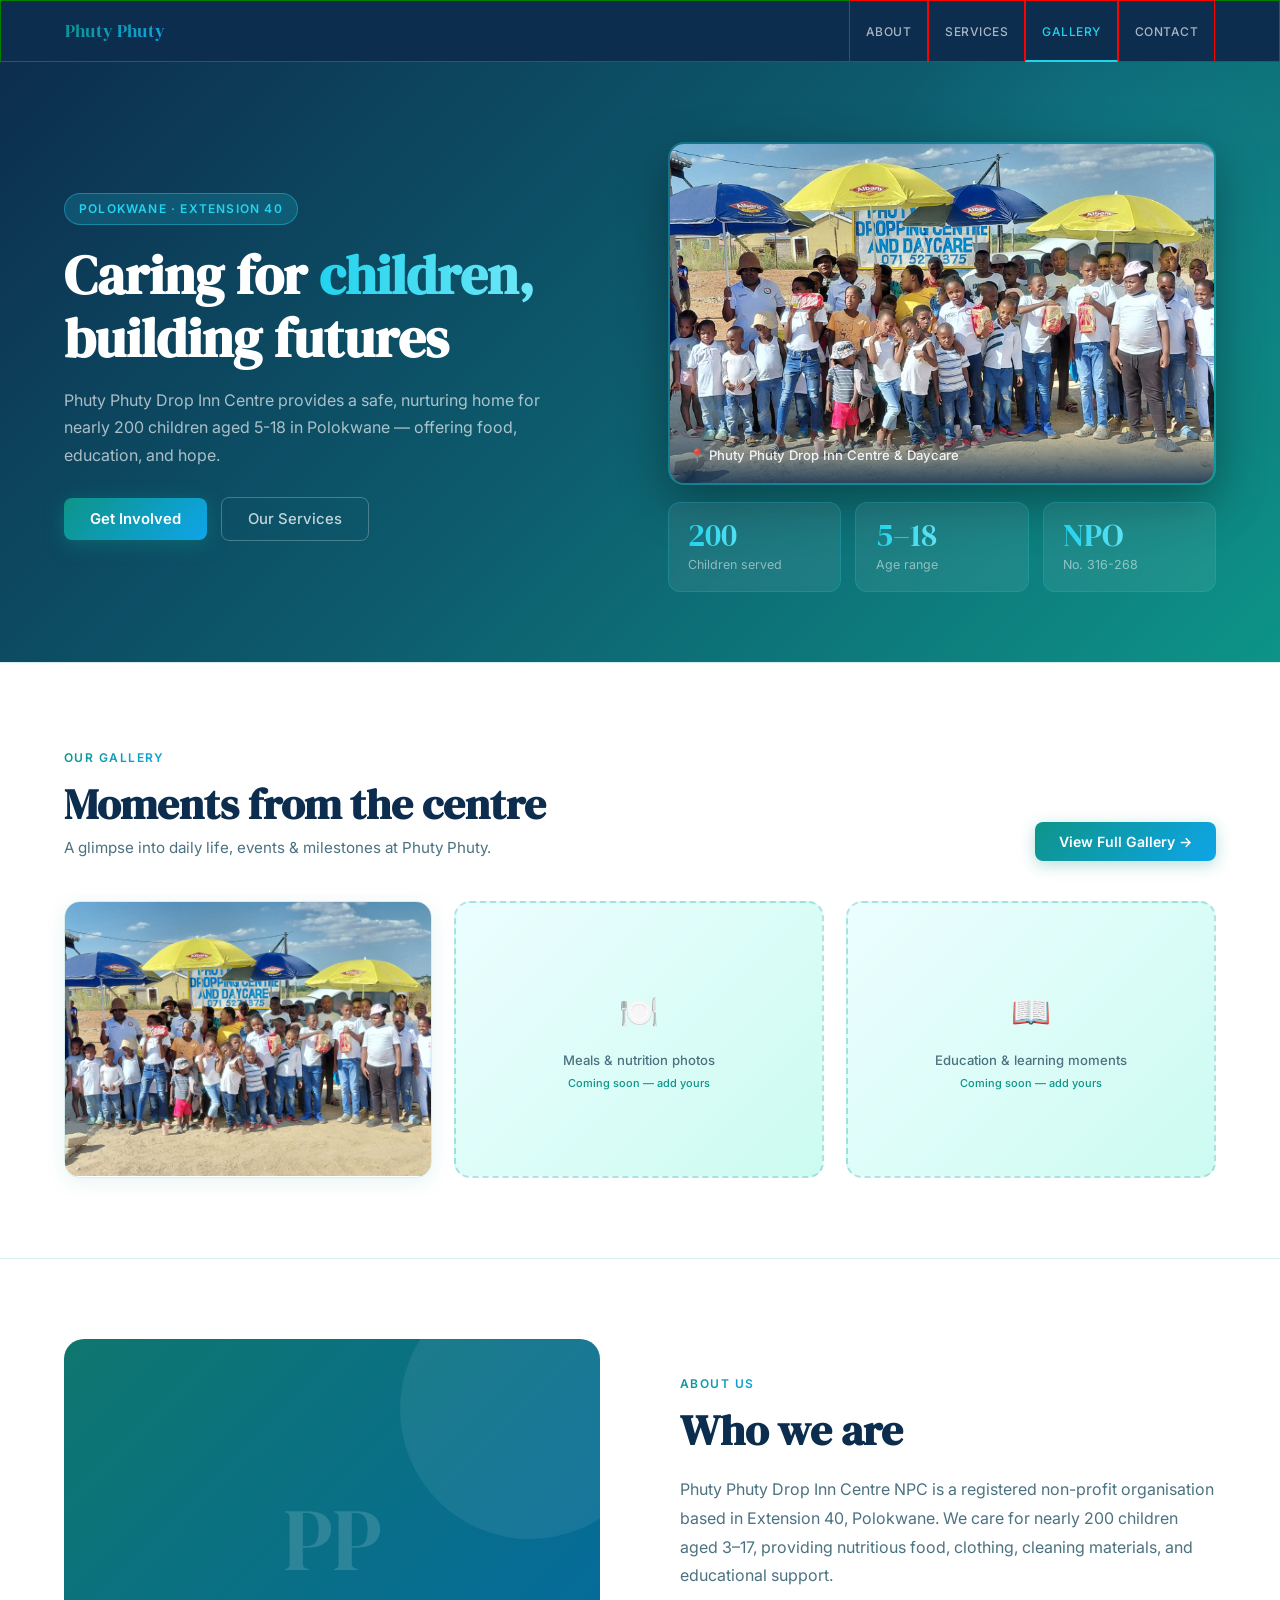
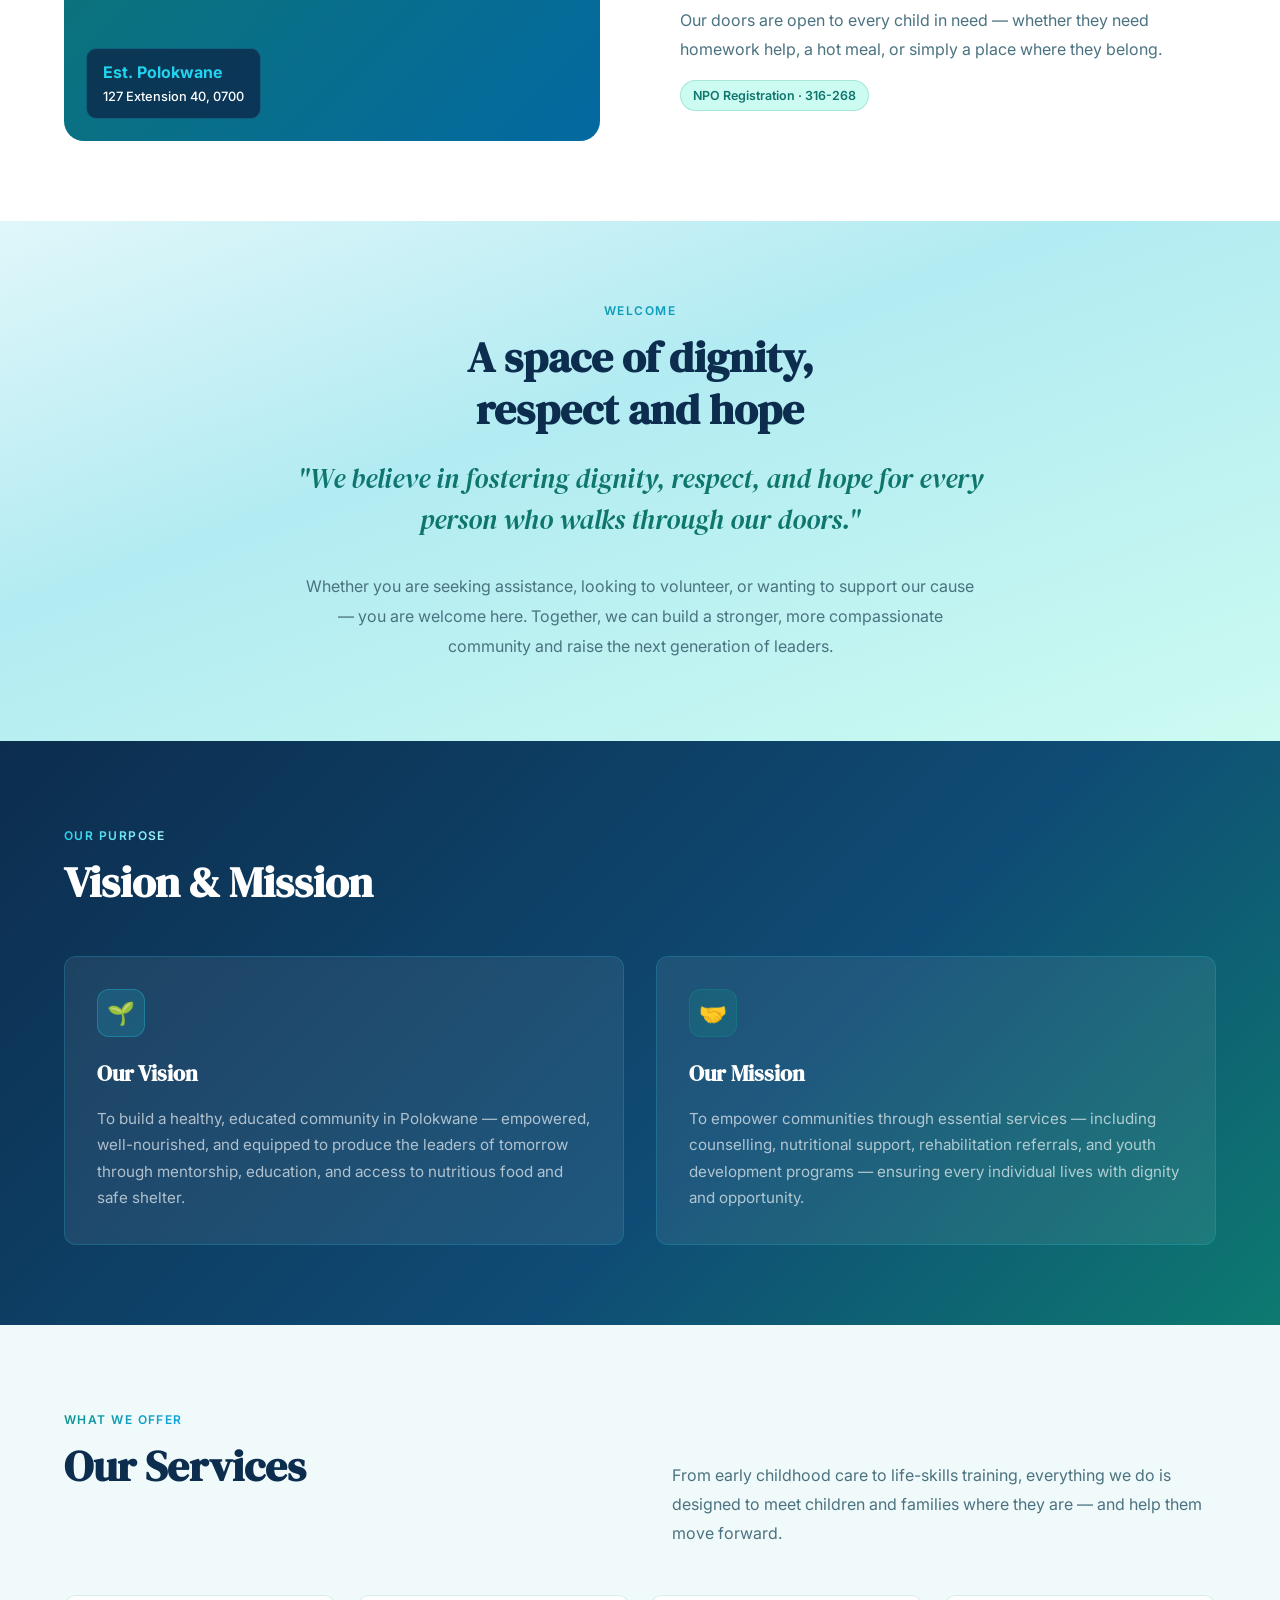
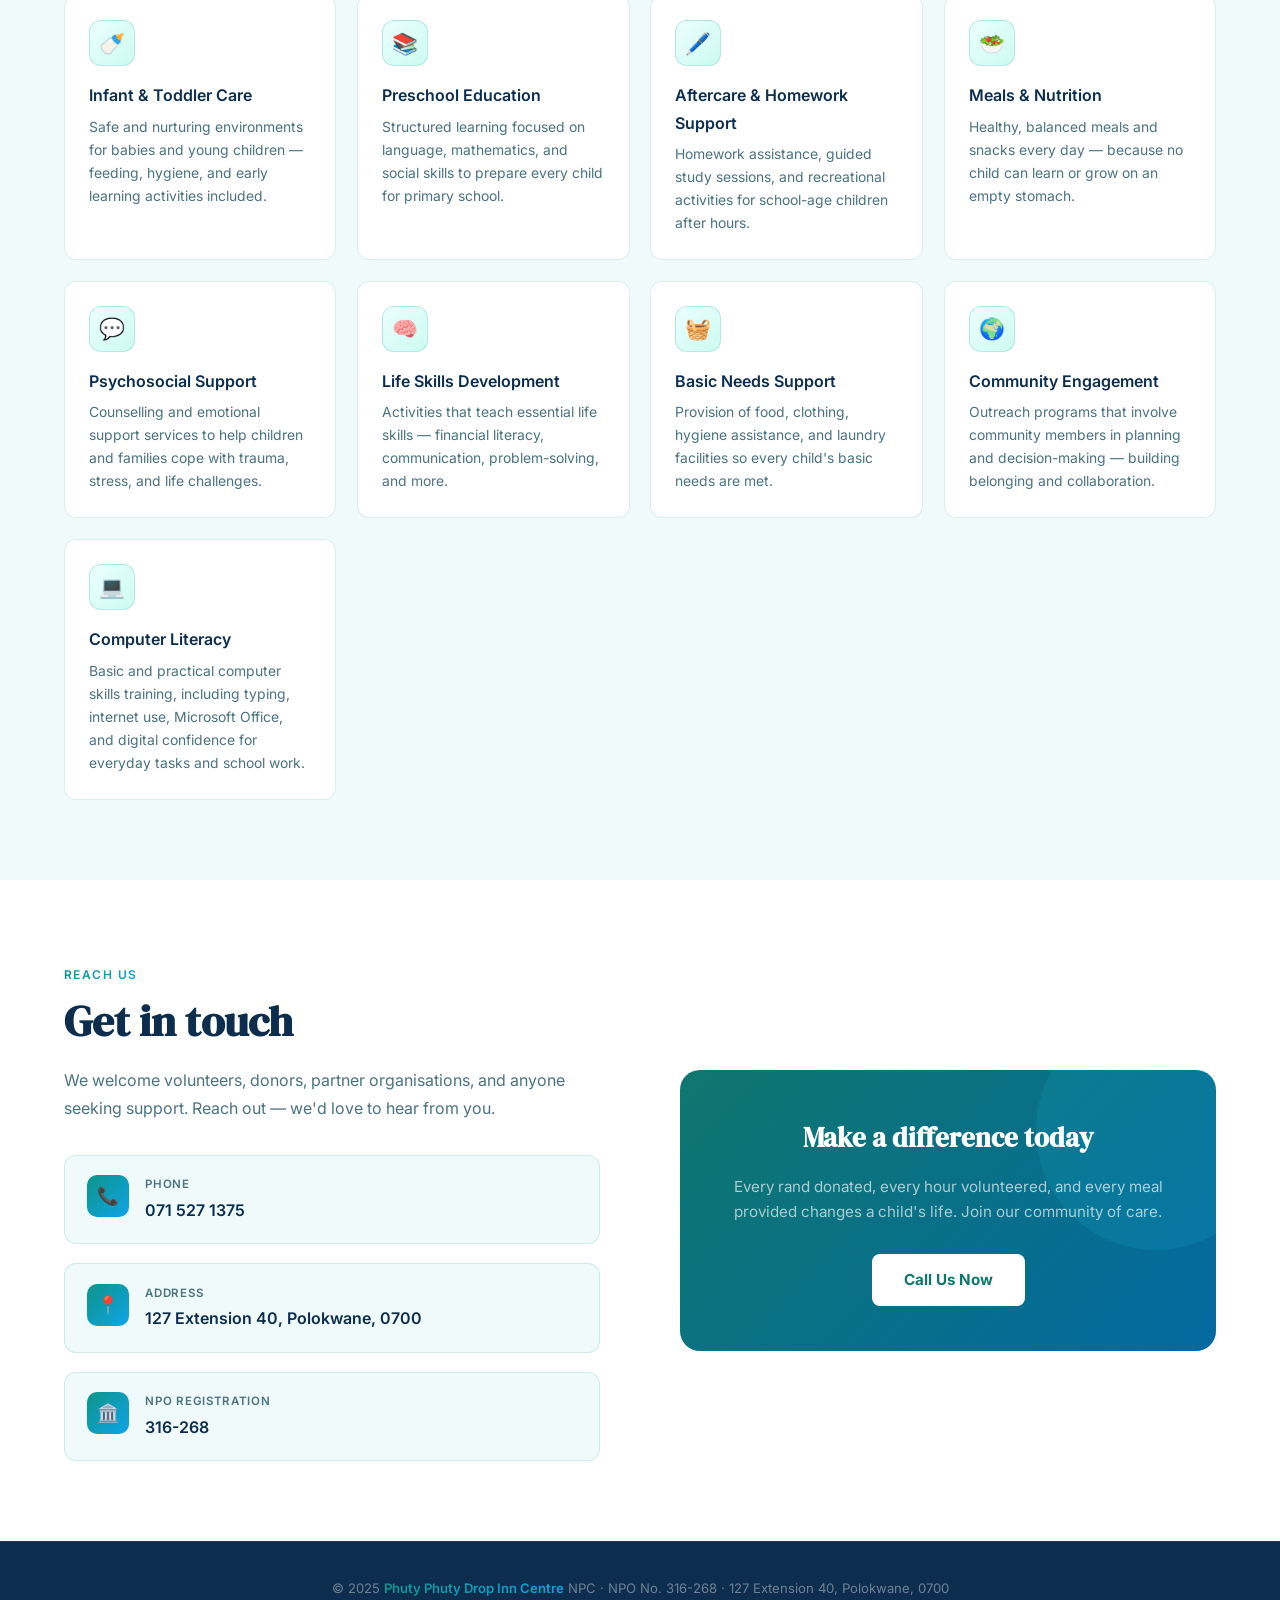
==== index.html @ c2d642c7 "added a new card on services" ====
<!DOCTYPE html>
<html lang="en">
<head>
<meta charset="UTF-8">
<meta name="viewport" content="width=device-width, initial-scale=1.0">
<title>Phuty Phuty Drop Inn Centre – Polokwane</title>
<link rel="preconnect" href="https://fonts.googleapis.com">
<link href="https://fonts.googleapis.com/css2?family=DM+Serif+Display&family=Inter:wght@400;500;600&display=swap" rel="stylesheet">
<link rel="stylesheet" href="styles.css">
</head>
<body>

<!-- NAV -->
<nav>
  <a href="#" class="nav-logo" onclick="showPage('home');return false;">Phuty Phuty</a>
  <ul class="nav-links">
    <li><a href="#about" onclick="showPage('home');setTimeout(()=>document.getElementById('about').scrollIntoView({behavior:'smooth'}),50);return false;">About</a></li>
    <li><a href="#services" onclick="showPage('home');setTimeout(()=>document.getElementById('services').scrollIntoView({behavior:'smooth'}),50);return false;">Services</a></li>
    <li><button class="nav-active" id="nav-gallery-btn" onclick="showPage('gallery')">Gallery</button></li>
    <li><a href="#contact" onclick="showPage('home');setTimeout(()=>document.getElementById('contact').scrollIntoView({behavior:'smooth'}),50);return false;">Contact</a></li>
  </ul>
</nav>

<!-- ══════════════ HOME PAGE ══════════════ -->
<div id="home-page" class="page active">

  <!-- HERO -->
  <section id="hero">
    <div style="position:relative;z-index:1;">
      <span class="hero-eyebrow">Polokwane · Extension 40</span>
      <h1 class="hero-title">Caring for <em>children,</em><br>building futures</h1>
      <p class="hero-sub">Phuty Phuty Drop Inn Centre provides a safe, nurturing home for nearly 200 children aged 5-18 in Polokwane — offering food, education, and hope.</p>
      <button class="btn-primary" onclick="document.getElementById('contact').scrollIntoView({behavior:'smooth'})">Get Involved</button>
      <button class="btn-ghost" onclick="document.getElementById('services').scrollIntoView({behavior:'smooth'})">Our Services</button>
    </div>
    <div class="hero-right">
      <div class="hero-photo">
        <img src="[data-uri]" alt="Children and staff at Phuty Phuty Drop Inn Centre">
        <div class="hero-photo-overlay">
          <p class="hero-photo-caption">📍 Phuty Phuty Drop Inn Centre &amp; Daycare</p>
        </div>
      </div>
      <div class="stat-row">
        <div class="stat-card"><div class="stat-num">200</div><div class="stat-label">Children served</div></div>
        <div class="stat-card"><div class="stat-num">5–18</div><div class="stat-label">Age range</div></div>
        <div class="stat-card"><div class="stat-num">NPO</div><div class="stat-label">No. 316-268</div></div>
      </div>
    </div>
  </section>

  <hr class="divider">

  <!-- GALLERY PREVIEW CARDS -->
  <div id="gallery-preview">
    <div class="gallery-preview-header">
      <div>
        <p class="section-label">Our Gallery</p>
        <h2 class="section-title" style="margin-bottom:0.3rem;">Moments from the centre</h2>
        <p style="color:var(--muted);font-size:0.95rem;">A glimpse into daily life, events &amp; milestones at Phuty Phuty.</p>
      </div>
      <button class="btn-teal" onclick="showPage('gallery')">View Full Gallery →</button>
    </div>
    <div class="gallery-cards">
      <!-- Card 1: real photo -->
      <div class="gallery-card" onclick="showPage('gallery')">
        <img src="[data-uri]" alt="Community gathering">
        <div class="gallery-card-overlay">
          <span class="gallery-card-tag">Community</span>
          <p class="gallery-card-title">Albany donation event with the children</p>
        </div>
      </div>
      <!-- Card 2: placeholder -->
      <div class="gallery-card-placeholder" onclick="showPage('gallery')">
        <span>🍽️</span>
        <p>Meals &amp; nutrition photos<br><small style="color:var(--teal)">Coming soon — add yours</small></p>
      </div>
      <!-- Card 3: placeholder -->
      <div class="gallery-card-placeholder" onclick="showPage('gallery')">
        <span>📖</span>
        <p>Education &amp; learning moments<br><small style="color:var(--teal)">Coming soon — add yours</small></p>
      </div>
    </div>
  </div>

  <hr class="divider">

  <!-- ABOUT -->
  <section id="about">
    <div class="about-visual">
      <div class="about-emblem">PP</div>
      <div class="about-badge"><strong>Est. Polokwane</strong>127 Extension 40, 0700</div>
    </div>
    <div>
      <p class="section-label">About Us</p>
      <h2 class="section-title">Who we are</h2>
      <p class="section-body">Phuty Phuty Drop Inn Centre NPC is a registered non-profit organisation based in Extension 40, Polokwane. We care for nearly 200 children aged 3–17, providing nutritious food, clothing, cleaning materials, and educational support.</p>
      <p class="section-body" style="margin-top:1rem;">Our doors are open to every child in need — whether they need homework help, a hot meal, or simply a place where they belong.</p>
      <span class="npo-tag">NPO Registration · 316-268</span>
    </div>
  </section>

  <!-- WELCOME -->
  <section id="welcome">
    <p class="section-label" style="display:block;text-align:center;">Welcome</p>
    <h2 class="section-title" style="max-width:600px;margin:0 auto 1.5rem;text-align:center;">A space of dignity,<br>respect and hope</h2>
    <p class="welcome-quote">"We believe in fostering dignity, respect, and hope for every person who walks through our doors."</p>
    <p class="welcome-body">Whether you are seeking assistance, looking to volunteer, or wanting to support our cause — you are welcome here. Together, we can build a stronger, more compassionate community and raise the next generation of leaders.</p>
  </section>

  <!-- VISION & MISSION -->
  <section id="vision">
    <p class="section-label">Our Purpose</p>
    <h2 class="section-title">Vision &amp; Mission</h2>
    <div class="vm-grid">
      <div class="vm-card">
        <div class="vm-icon v">🌱</div>
        <h3>Our Vision</h3>
        <p>To build a healthy, educated community in Polokwane — empowered, well-nourished, and equipped to produce the leaders of tomorrow through mentorship, education, and access to nutritious food and safe shelter.</p>
      </div>
      <div class="vm-card">
        <div class="vm-icon m">🤝</div>
        <h3>Our Mission</h3>
        <p>To empower communities through essential services — including counselling, nutritional support, rehabilitation referrals, and youth development programs — ensuring every individual lives with dignity and opportunity.</p>
      </div>
    </div>
  </section>

  <!-- SERVICES -->
  <section id="services">
    <div class="services-intro">
      <div>
        <p class="section-label">What We Offer</p>
        <h2 class="section-title">Our Services</h2>
      </div>
      <p class="section-body" style="padding-top:3.5rem;">From early childhood care to life-skills training, everything we do is designed to meet children and families where they are — and help them move forward.</p>
    </div>
    <div class="services-grid">
      <div class="service-card"><div class="service-icon">🍼</div><h4>Infant &amp; Toddler Care</h4><p>Safe and nurturing environments for babies and young children — feeding, hygiene, and early learning activities included.</p></div>
      <div class="service-card"><div class="service-icon">📚</div><h4>Preschool Education</h4><p>Structured learning focused on language, mathematics, and social skills to prepare every child for primary school.</p></div>
      <div class="service-card"><div class="service-icon">🖊️</div><h4>Aftercare &amp; Homework Support</h4><p>Homework assistance, guided study sessions, and recreational activities for school-age children after hours.</p></div>
      <div class="service-card"><div class="service-icon">🥗</div><h4>Meals &amp; Nutrition</h4><p>Healthy, balanced meals and snacks every day — because no child can learn or grow on an empty stomach.</p></div>
      <div class="service-card"><div class="service-icon">💬</div><h4>Psychosocial Support</h4><p>Counselling and emotional support services to help children and families cope with trauma, stress, and life challenges.</p></div>
      <div class="service-card"><div class="service-icon">🧠</div><h4>Life Skills Development</h4><p>Activities that teach essential life skills — financial literacy, communication, problem-solving, and more.</p></div>
      <div class="service-card"><div class="service-icon">🧺</div><h4>Basic Needs Support</h4><p>Provision of food, clothing, hygiene assistance, and laundry facilities so every child's basic needs are met.</p></div>
      <div class="service-card"><div class="service-icon">🌍</div><h4>Community Engagement</h4><p>Outreach programs that involve community members in planning and decision-making — building belonging and collaboration.</p></div>
      <div class="service-card"><div class="service-icon">💻</div><h4>Computer Literacy</h4><p>Basic and practical computer skills training, including typing, internet use, Microsoft Office, and digital confidence for everyday tasks and school work.</p></div>



    </div>
  </section>

  <!-- CONTACT -->
  <section id="contact">
    <div>
      <p class="section-label">Reach Us</p>
      <h2 class="section-title">Get in touch</h2>
      <p class="section-body">We welcome volunteers, donors, partner organisations, and anyone seeking support. Reach out — we'd love to hear from you.</p>
      <div class="contact-info" style="margin-top:2rem;">
        <div class="contact-item"><div class="ci-icon">📞</div><div><div class="ci-label">Phone</div><div class="ci-value">071 527 1375</div></div></div>
        <div class="contact-item"><div class="ci-icon">📍</div><div><div class="ci-label">Address</div><div class="ci-value">127 Extension 40, Polokwane, 0700</div></div></div>
        <div class="contact-item"><div class="ci-icon">🏛️</div><div><div class="ci-label">NPO Registration</div><div class="ci-value">316-268</div></div></div>
      </div>
    </div>
    <div class="contact-cta">
      <h3>Make a difference today</h3>
      <p>Every rand donated, every hour volunteered, and every meal provided changes a child's life. Join our community of care.</p>
      <a href="tel:0715271375" class="btn-white">Call Us Now</a>
    </div>
  </section>

  <footer>
    <p>&copy; 2025 <span>Phuty Phuty Drop Inn Centre</span> NPC · NPO No. 316-268 · 127 Extension 40, Polokwane, 0700</p>
  </footer>

</div>

<!-- end home-page -->


<!-- ══════════════ GALLERY PAGE ══════════════ -->
<div id="gallery-page" class="page">

  <div class="gallery-hero">
    <div class="gallery-hero-inner">
      <span class="hero-eyebrow">Our Gallery</span>
      <h1>Moments from Phuty Phuty</h1>
      <p>Photos from our events, daily activities, community donations, and the children who make it all worthwhile.</p>
    </div>
  </div>

  <div class="gallery-filter">
    <button class="filter-btn active" onclick="filterGallery('all',this)">All Photos</button>
    <button class="filter-btn" onclick="filterGallery('community',this)">Community Events</button>
    <button class="filter-btn" onclick="filterGallery('education',this)">Education</button>
    <button class="filter-btn" onclick="filterGallery('meals',this)">Meals &amp; Nutrition</button>
    <button class="filter-btn" onclick="filterGallery('donations',this)">Donations</button>
  </div>

  <div class="gallery-grid-section">
    <h2>All Photos <span id="photo-count">1 photo</span></h2>
    <div class="gallery-main-grid" id="gallery-grid">

      <!-- Featured real photo -->
      <div class="gallery-item featured" data-cat="community donations" onclick="openLightbox(this)">
        <img src="[data-uri]
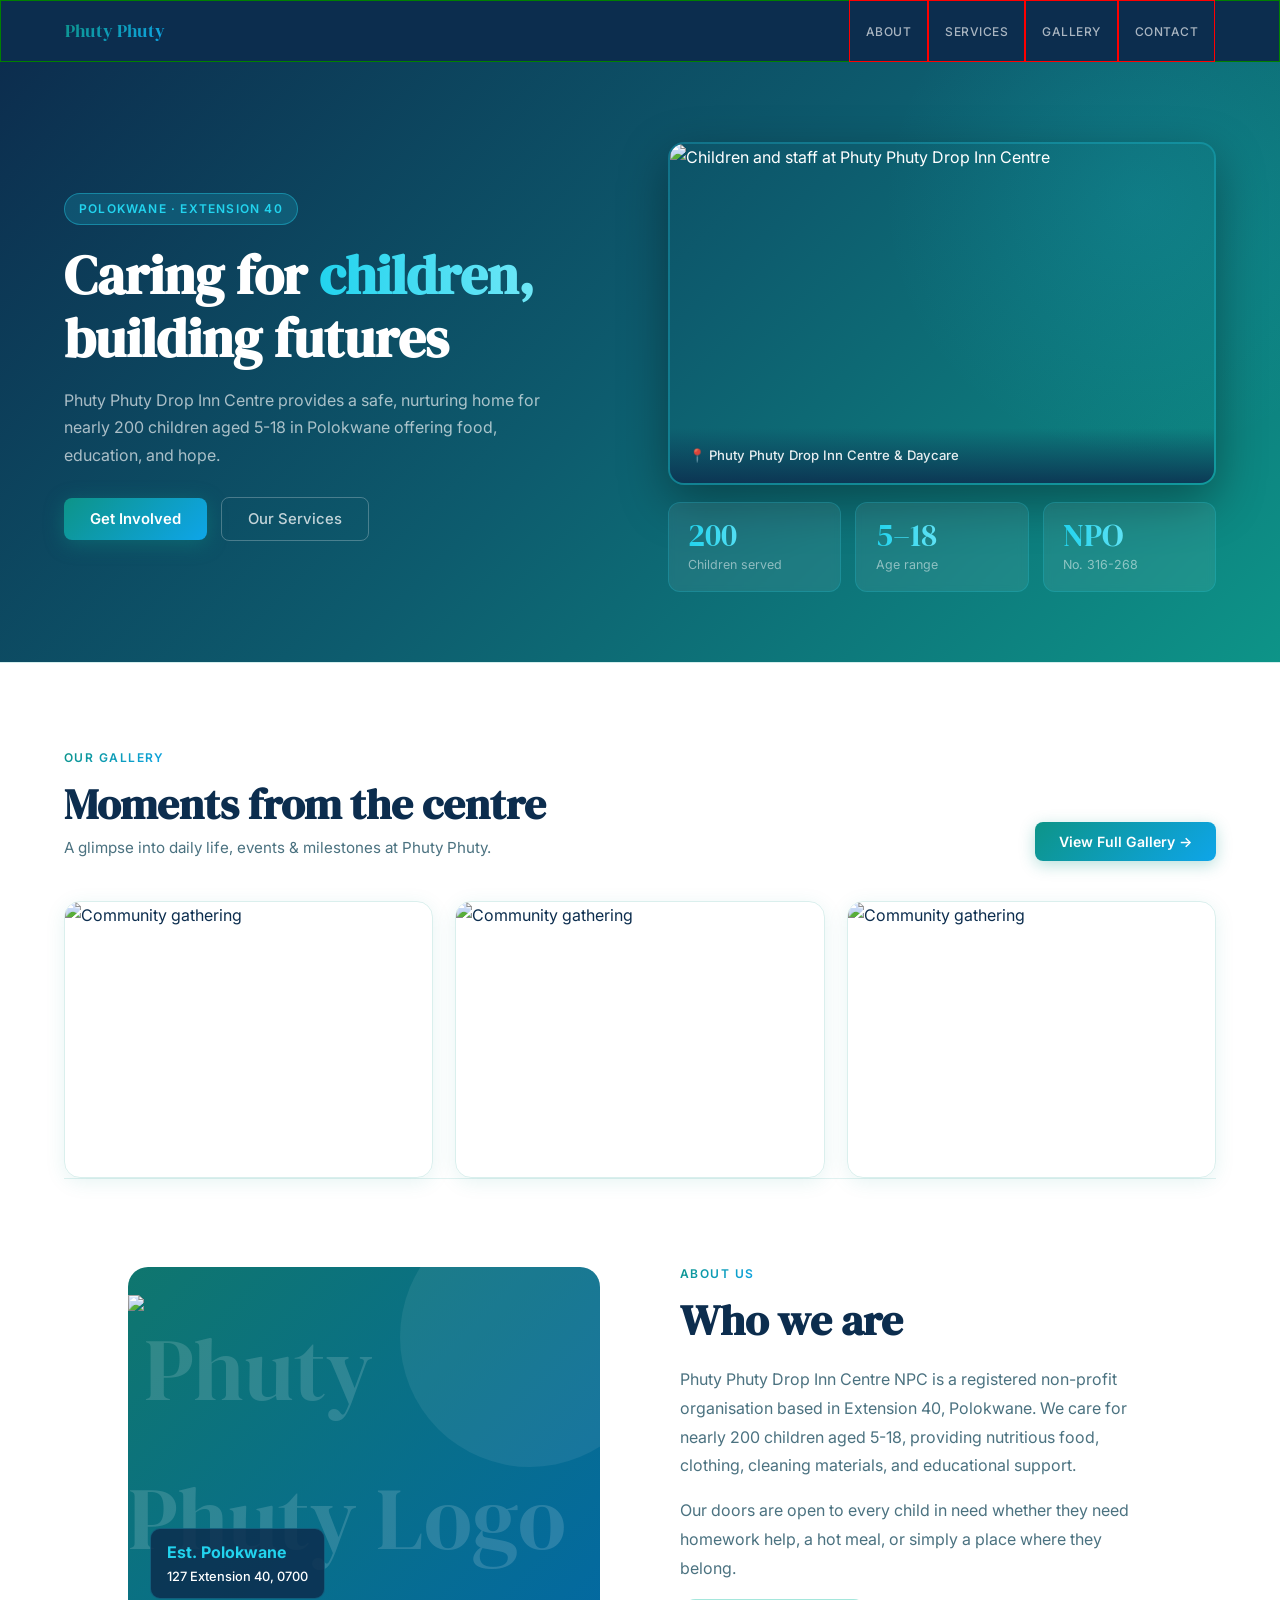
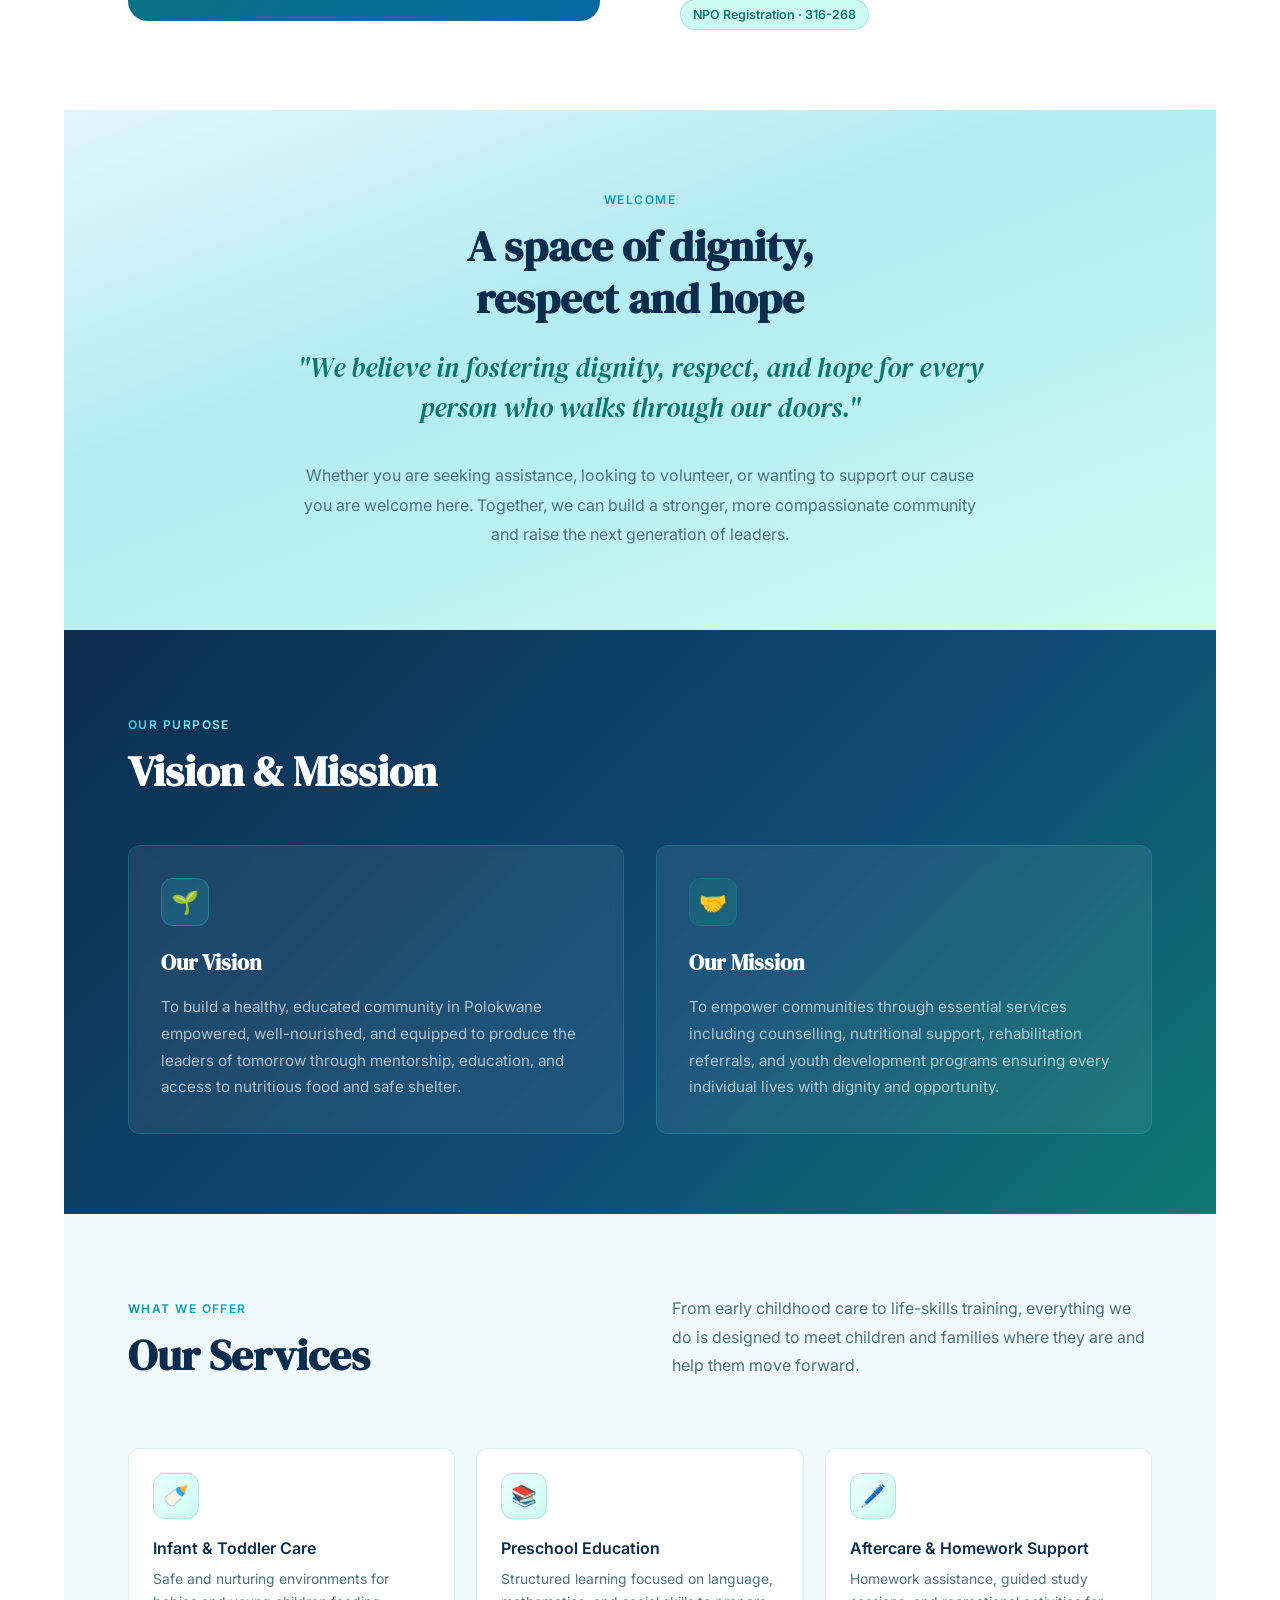
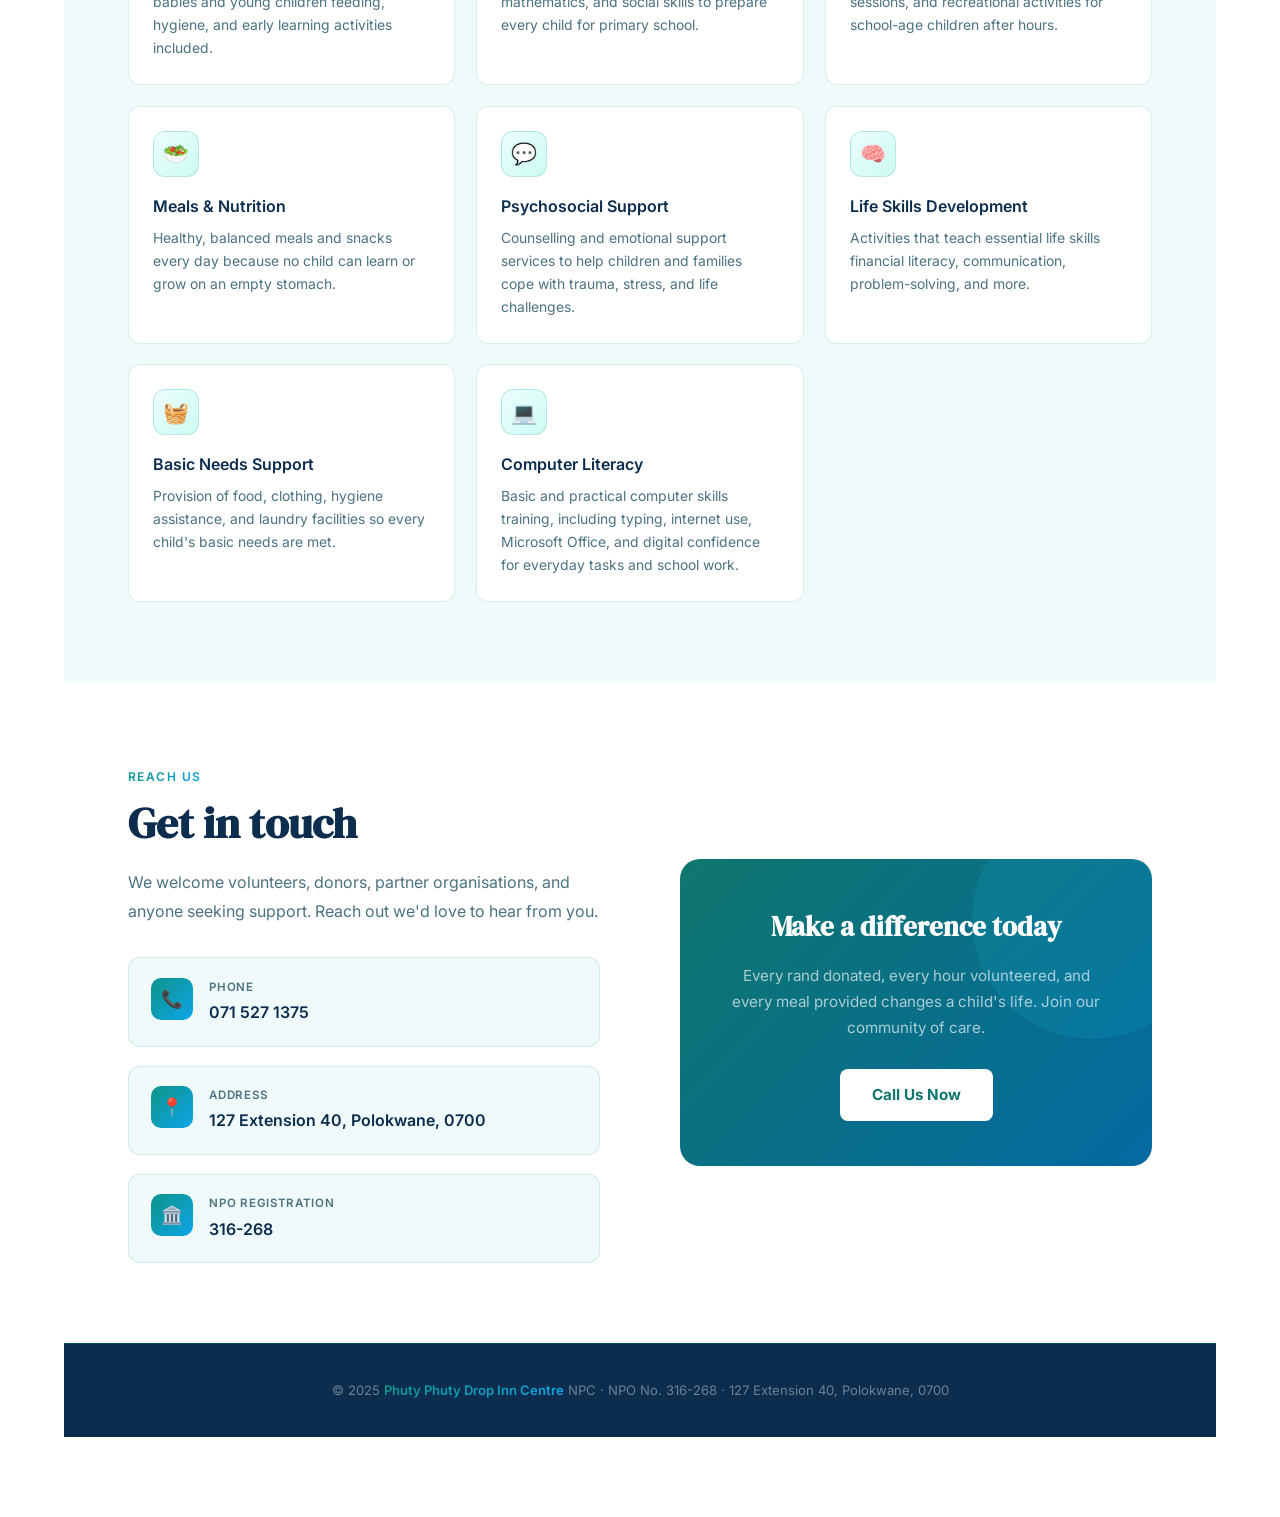
==== commit 66ccda23: "removed community engagemnt card" ====
--- a/index.html
+++ b/index.html
@@ -16,7 +16,7 @@
   <ul class="nav-links">
     <li><a href="#about" onclick="showPage('home');setTimeout(()=>document.getElementById('about').scrollIntoView({behavior:'smooth'}),50);return false;">About</a></li>
     <li><a href="#services" onclick="showPage('home');setTimeout(()=>document.getElementById('services').scrollIntoView({behavior:'smooth'}),50);return false;">Services</a></li>
-    <li><button class="nav-active" id="nav-gallery-btn" onclick="showPage('gallery')">Gallery</button></li>
+    <li><button class="" id="nav-gallery-btn" onclick="showPage('gallery')">Gallery</button></li>
     <li><a href="#contact" onclick="showPage('home');setTimeout(()=>document.getElementById('contact').scrollIntoView({behavior:'smooth'}),50);return false;">Contact</a></li>
   </ul>
 </nav>
@@ -29,13 +29,13 @@
     <div style="position:relative;z-index:1;">
       <span class="hero-eyebrow">Polokwane · Extension 40</span>
       <h1 class="hero-title">Caring for <em>children,</em><br>building futures</h1>
-      <p class="hero-sub">Phuty Phuty Drop Inn Centre provides a safe, nurturing home for nearly 200 children aged 5-18 in Polokwane — offering food, education, and hope.</p>
+      <p class="hero-sub">Phuty Phuty Drop Inn Centre provides a safe, nurturing home for nearly 200 children aged 5-18 in Polokwane offering food, education, and hope.</p>
       <button class="btn-primary" onclick="document.getElementById('contact').scrollIntoView({behavior:'smooth'})">Get Involved</button>
       <button class="btn-ghost" onclick="document.getElementById('services').scrollIntoView({behavior:'smooth'})">Our Services</button>
     </div>
     <div class="hero-right">
       <div class="hero-photo">
-        <img src="[data-uri]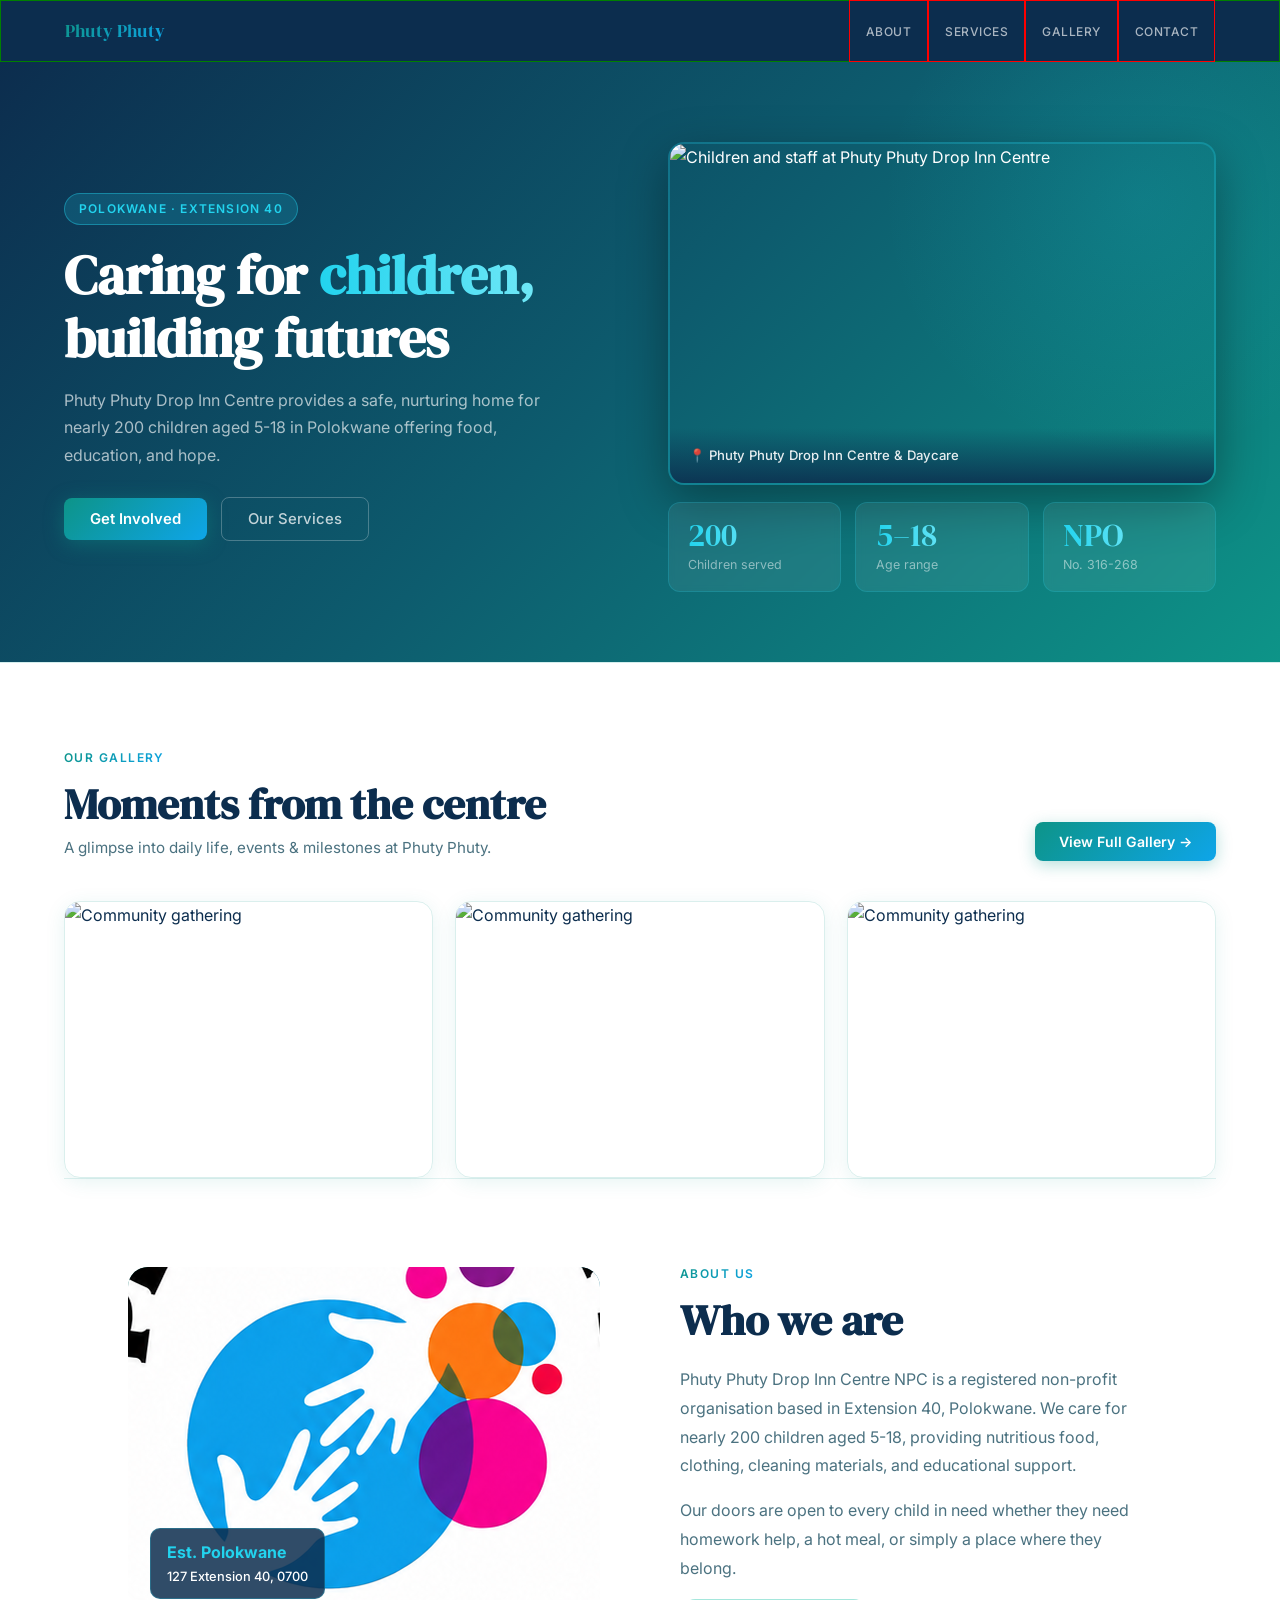
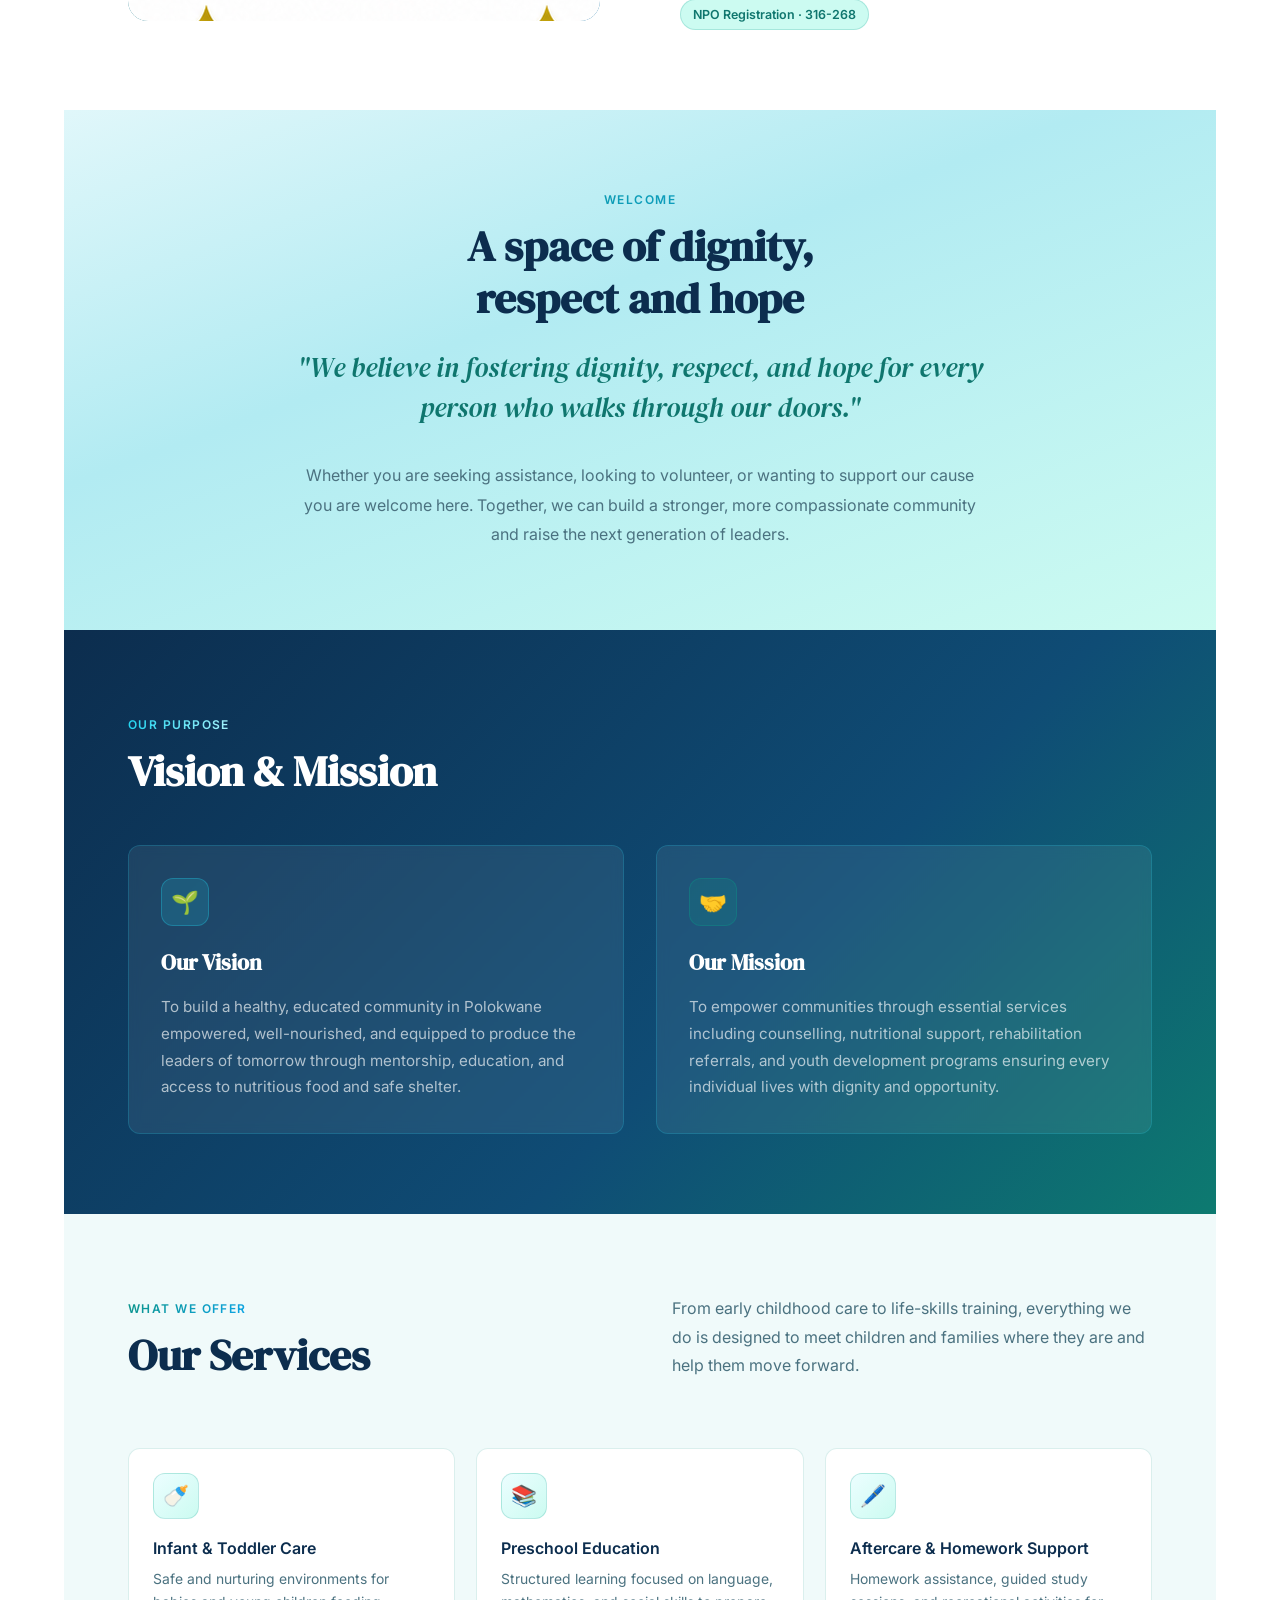
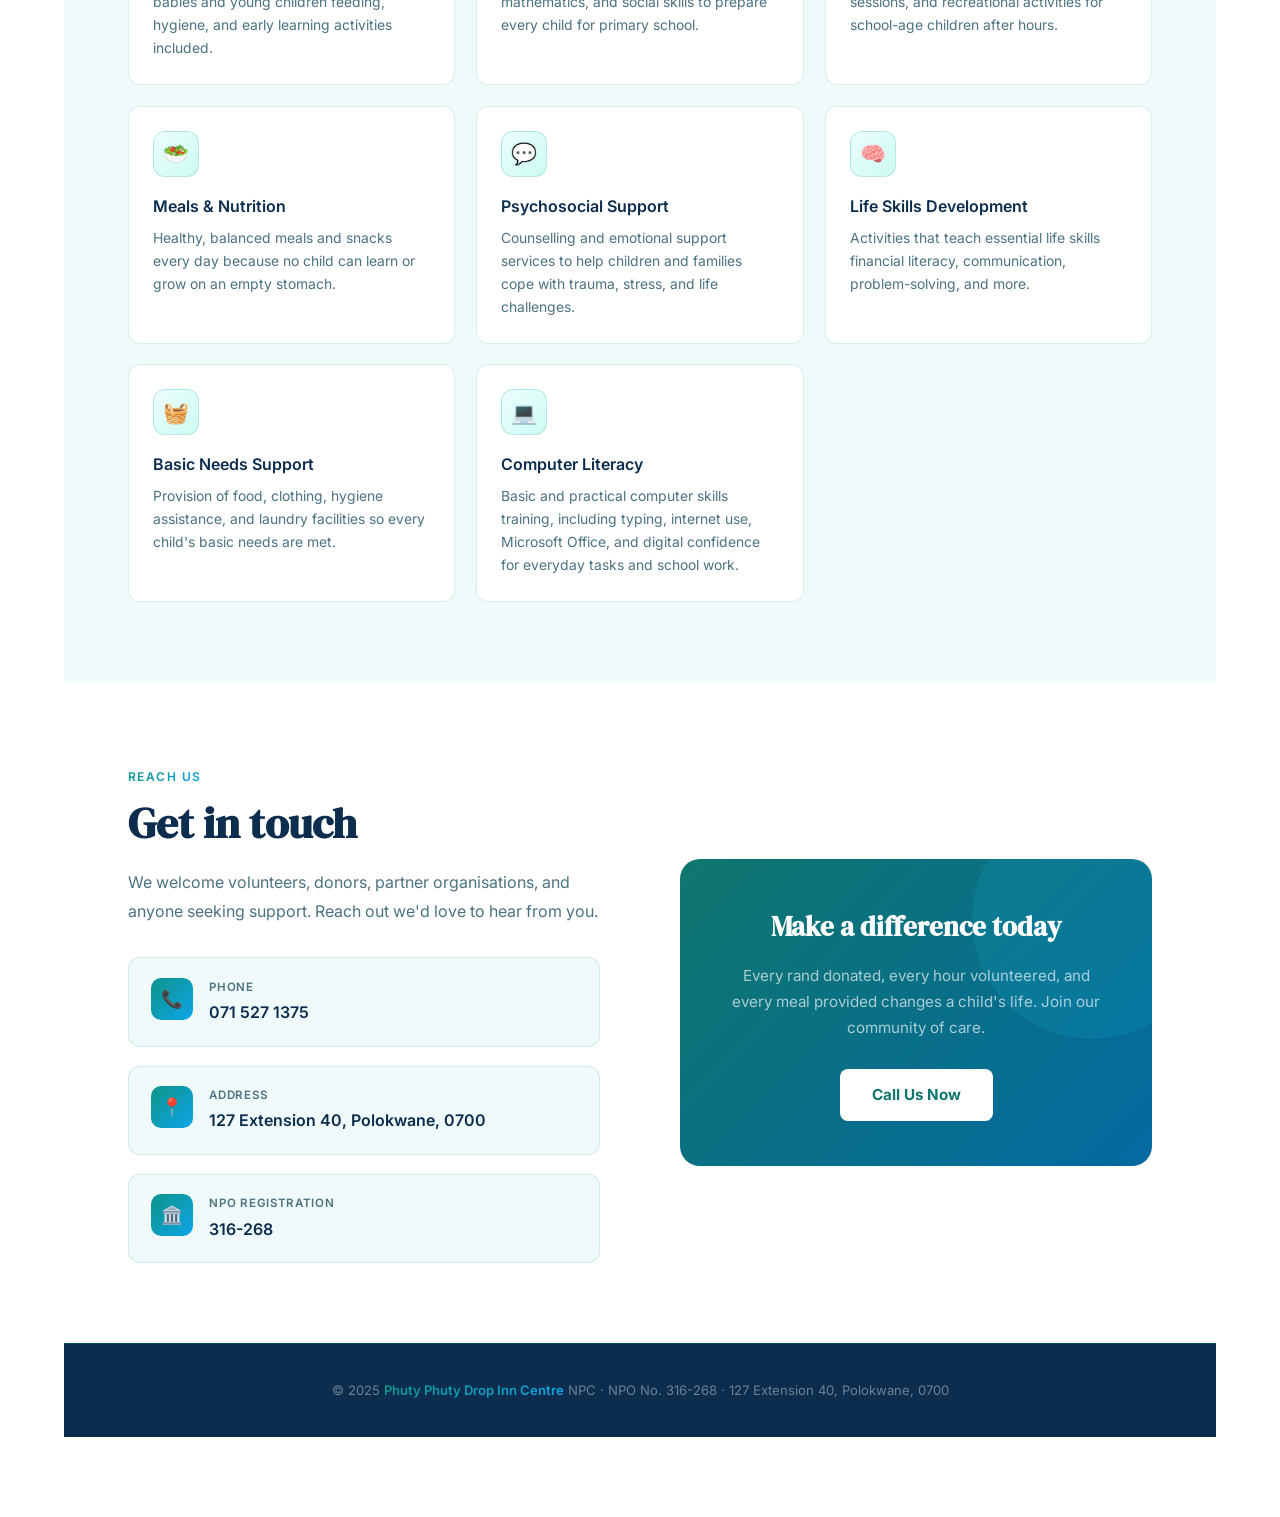
==== commit b440fc8a: "testing images" ====
--- a/index.html
+++ b/index.html
@@ -98,7 +98,7 @@
   <!-- ABOUT -->
   <section id="about">
     <div class="about-visual">
-      <div class="about-emblem">  <img src="/media/logo.png" alt="Phuty Phuty Logo">   </div>
+      <div class="about-emblem">  <img src="logo.png" alt="Phuty Phuty Logo">   </div>
       <div class="about-badge"><strong>Est. Polokwane</strong>127 Extension 40, 0700</div>
     </div>
     <div>
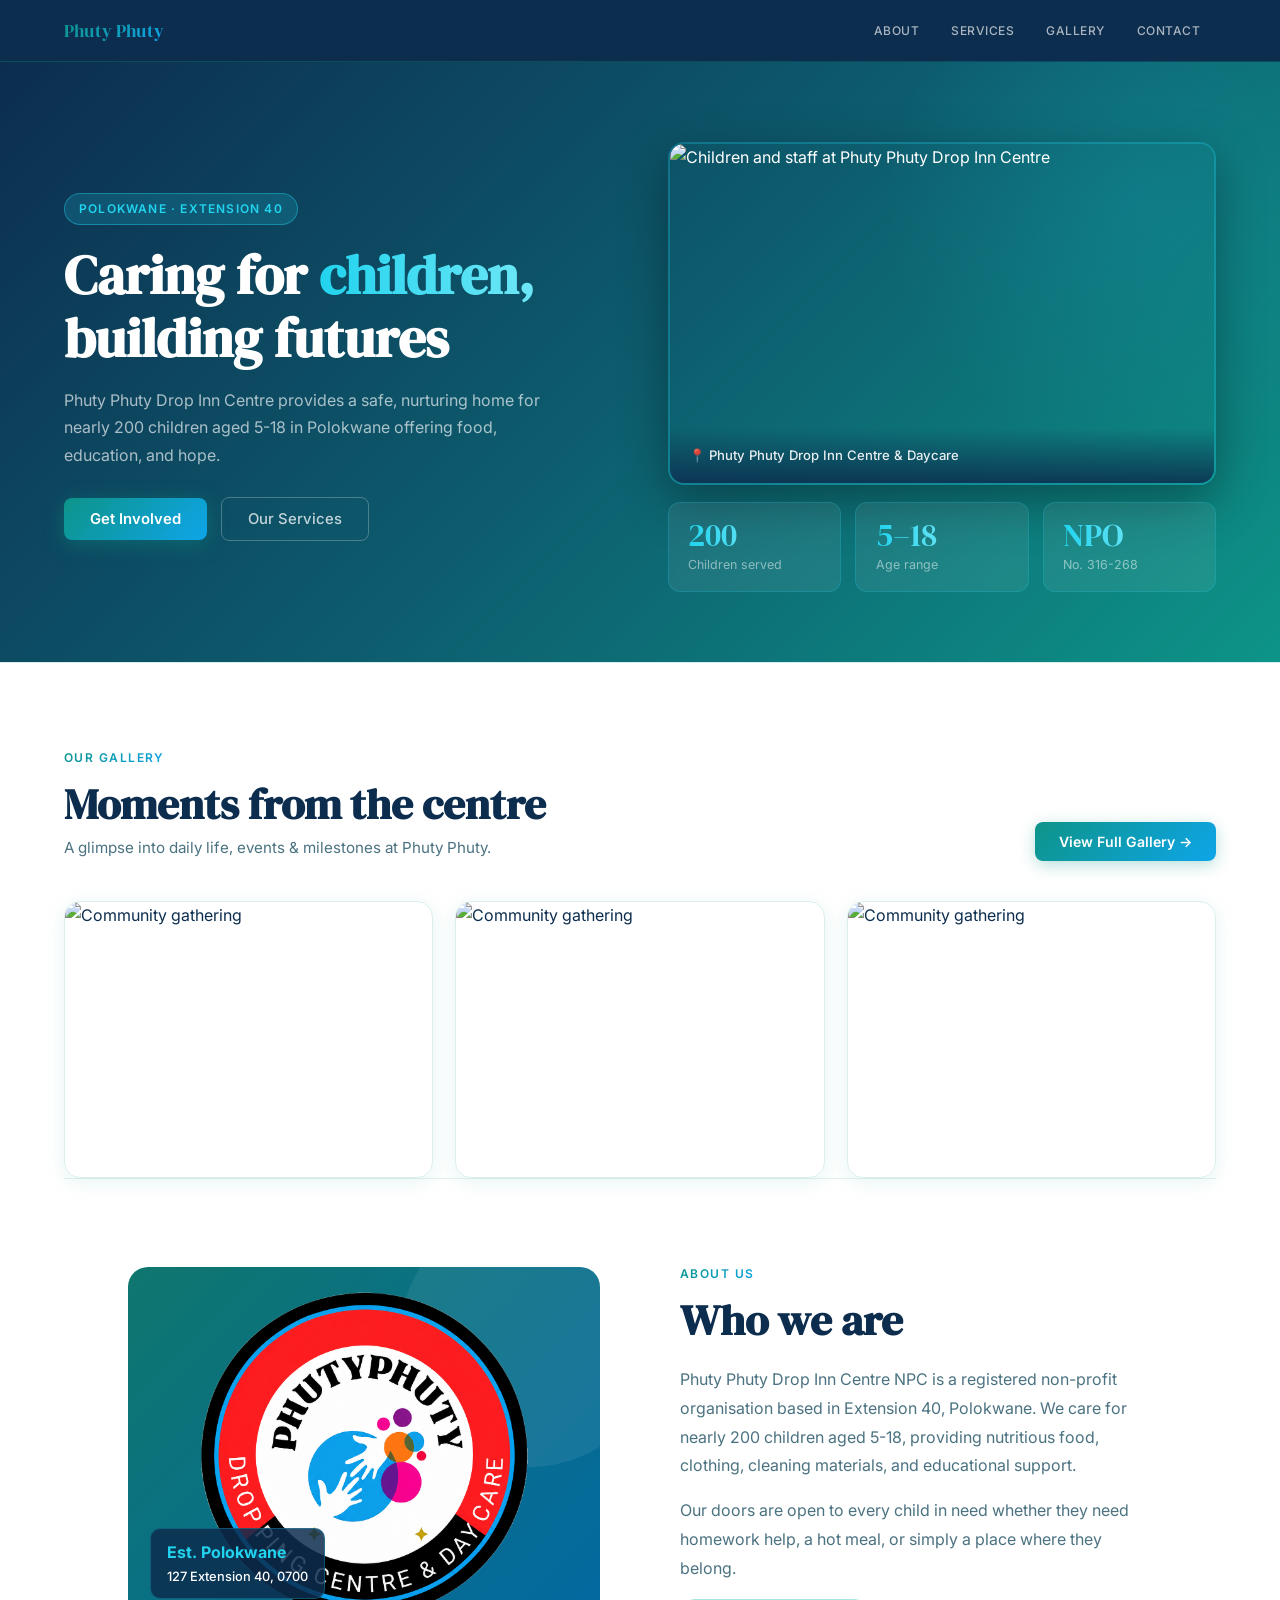
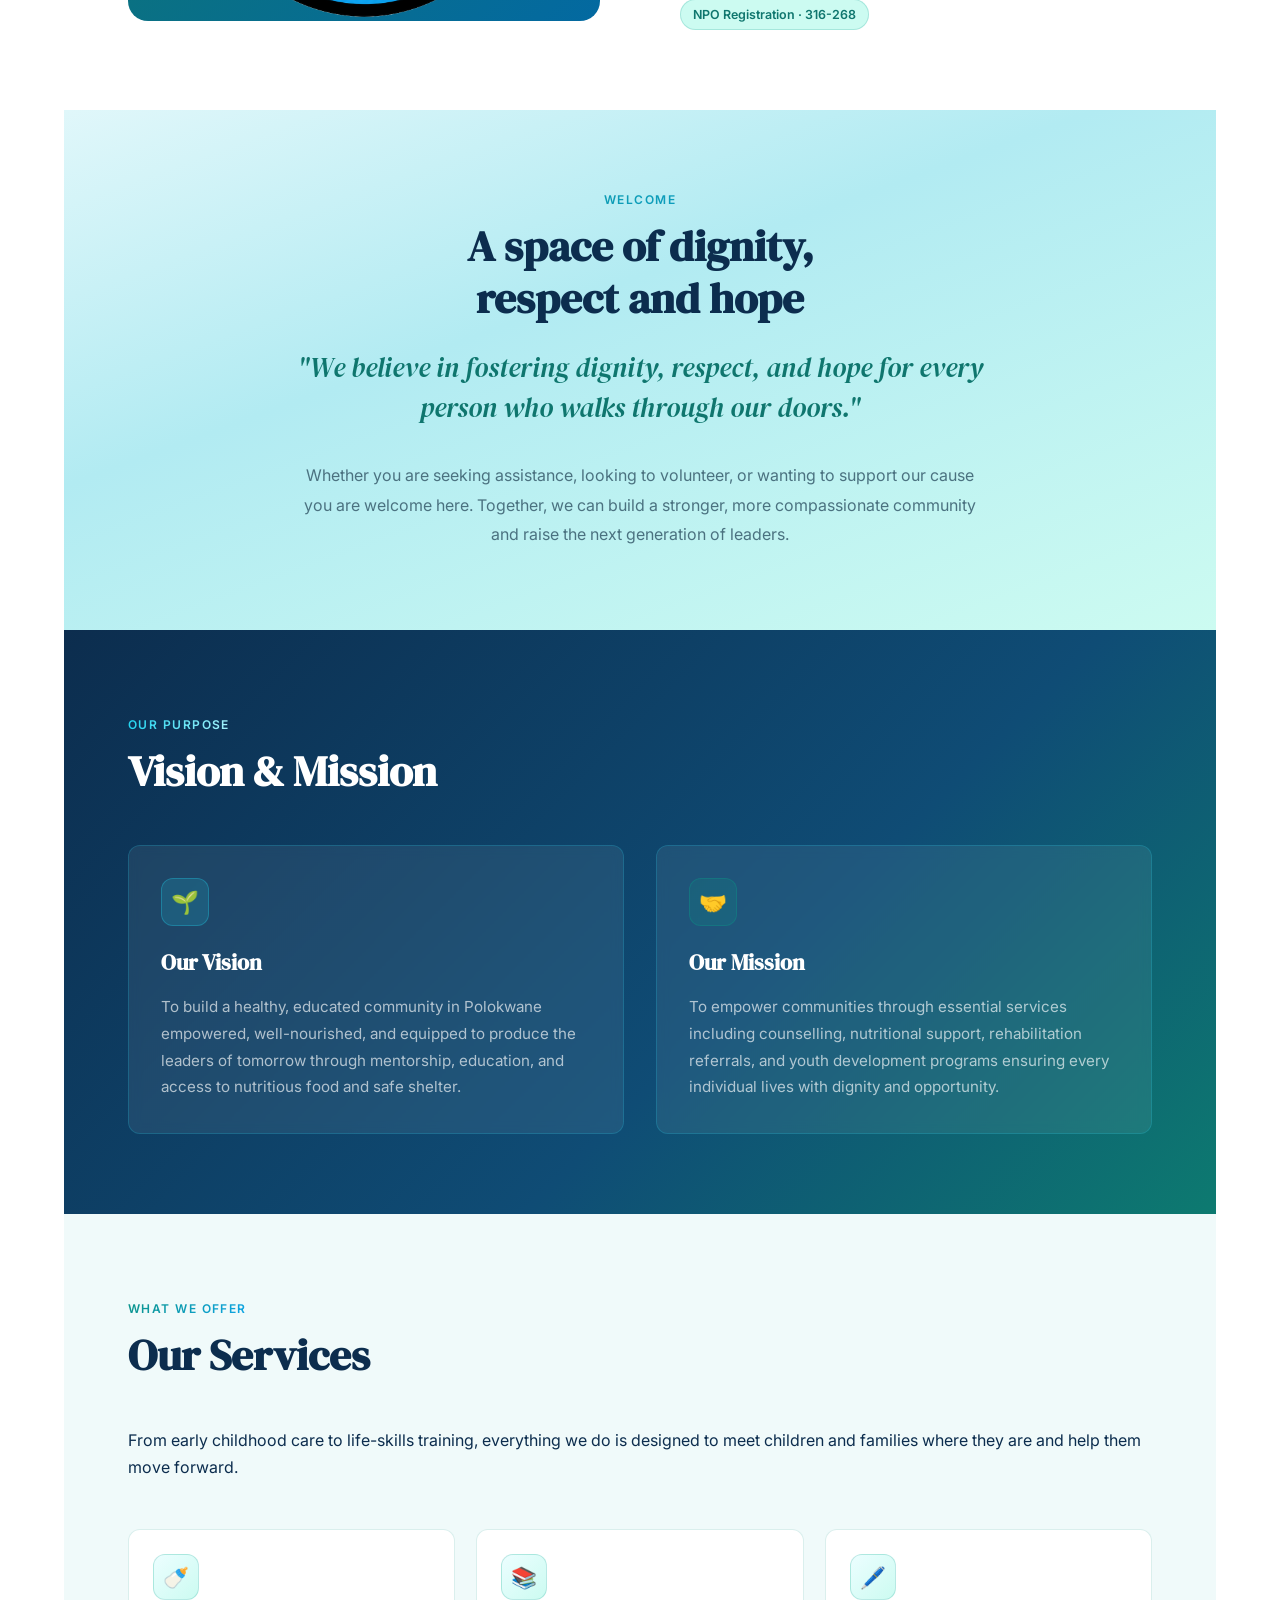
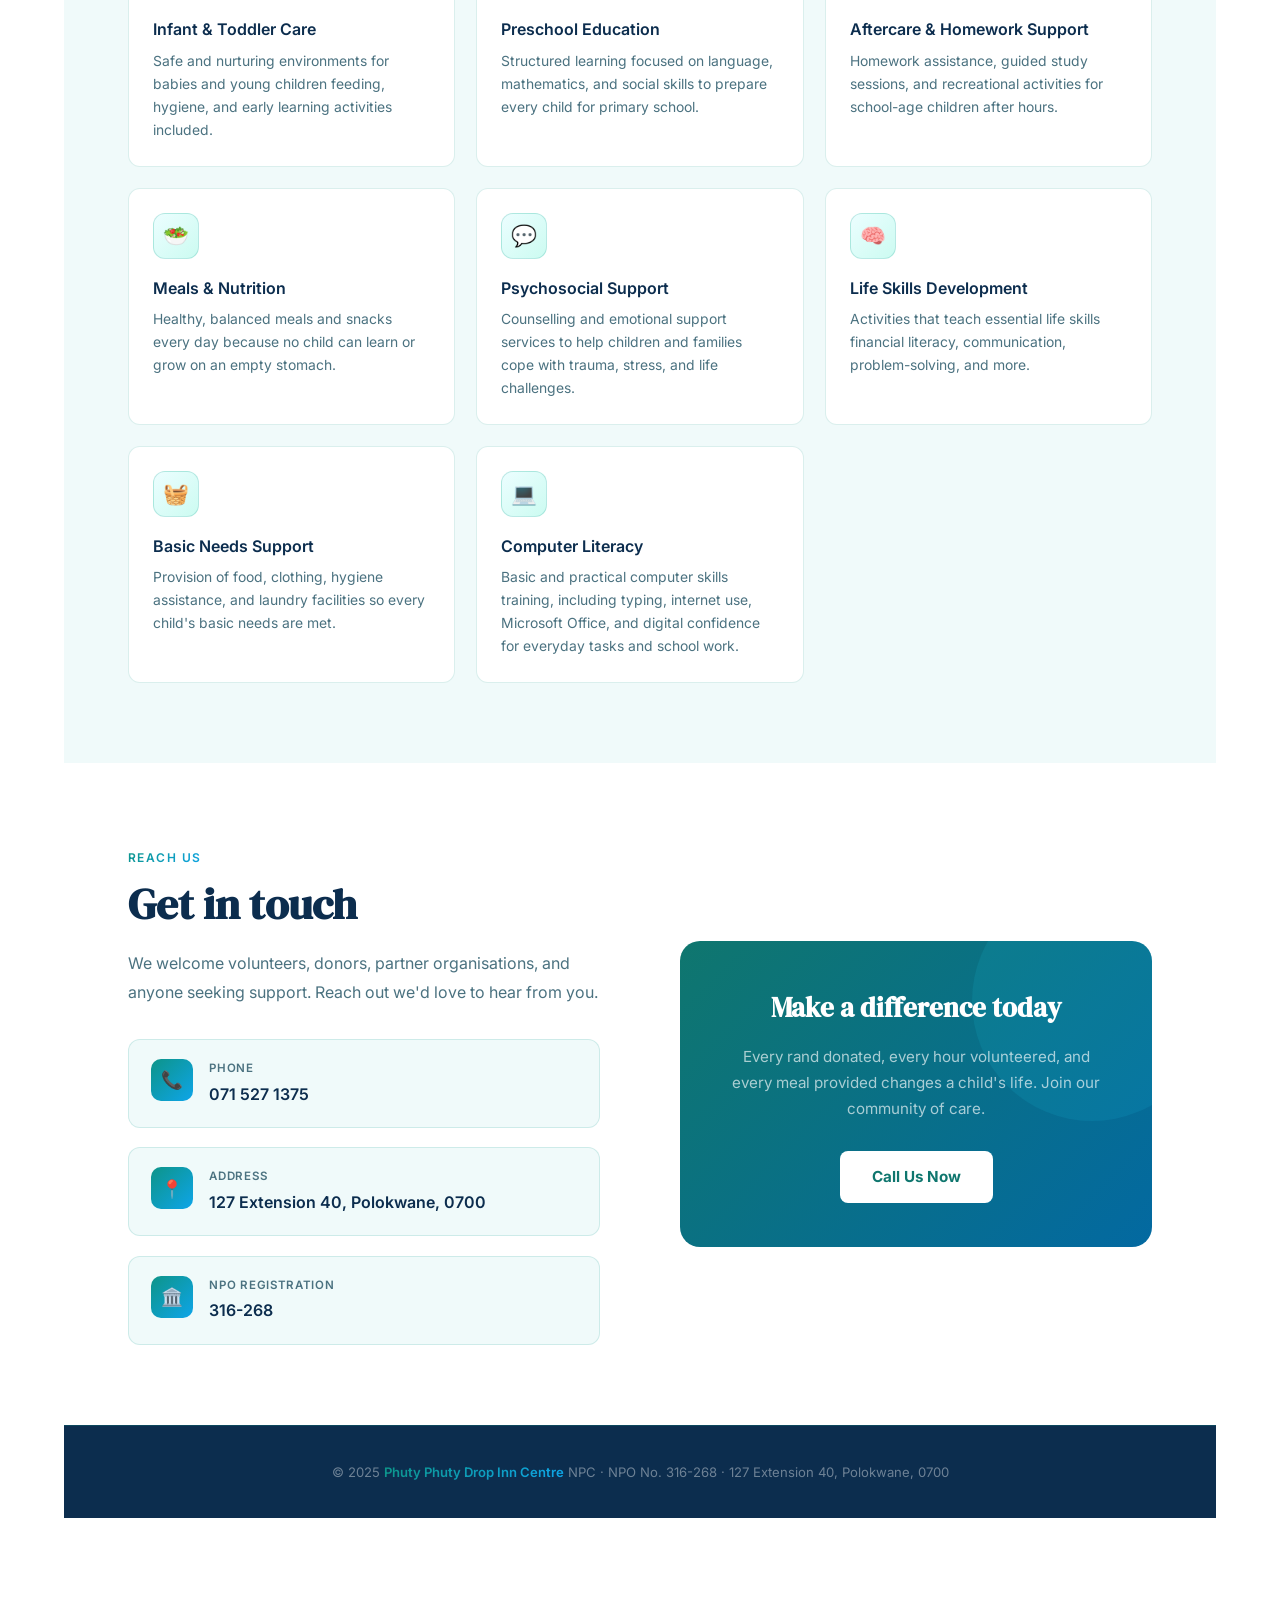
==== commit e026d297: "changed the services sub heading" ====
--- a/index.html
+++ b/index.html
@@ -3,7 +3,7 @@
 <head>
 <meta charset="UTF-8">
 <meta name="viewport" content="width=device-width, initial-scale=1.0">
-<title>Phuty Phuty Drop Inn Centre – Polokwane</title>
+<title>Phuty Phuty Drop Inn Centre</title>
 <link rel="preconnect" href="https://fonts.googleapis.com">
 <link href="https://fonts.googleapis.com/css2?family=DM+Serif+Display&family=Inter:wght@400;500;600&display=swap" rel="stylesheet">
 <link rel="stylesheet" href="styles.css">
@@ -35,7 +35,7 @@
     </div>
     <div class="hero-right">
       <div class="hero-photo">
-        <img src="/media/aa.jpg" alt="Children and staff at Phuty Phuty Drop Inn Centre">
+        <img src="media/aa.jpg" alt="Children and staff at Phuty Phuty Drop Inn Centre">
         <div class="hero-photo-overlay">
           <p class="hero-photo-caption">📍 Phuty Phuty Drop Inn Centre &amp; Daycare</p>
         </div>
@@ -63,7 +63,7 @@
     <div class="gallery-cards">
       <!-- Card 1: real photo -->
       <div class="gallery-card" onclick="showPage('gallery')">
-        <img src="/media/aa.jpg" alt="Community gathering">
+        <img src="media/aa.jpg" alt="Community gathering">
         
         <div class="gallery-card-overlay">
           <span class="gallery-card-tag">Phuty Phuty</span>
@@ -74,7 +74,7 @@
       
       <!-- Card 2: placeholder -->
 <div class="gallery-card" onclick="showPage('gallery')">
-        <img src="/media/cc.jpg" alt="Community gathering">
+        <img src="media/cc.jpg" alt="Community gathering">
         
         <div class="gallery-card-overlay">
           <span class="gallery-card-tag">Phuty Phuty</span>
@@ -84,7 +84,7 @@
 
       <!-- Card 3: placeholder -->
 <div class="gallery-card" onclick="showPage('gallery')" id="mobile-hide">
-        <img src="/media/dd.jpg" alt="Community gathering">
+        <img src="media/dd.jpg" alt="Community gathering">
         
         <div class="gallery-card-overlay">
           <span class="gallery-card-tag">Phuty Phuty</span>
@@ -143,7 +143,8 @@
         <p class="section-label">What We Offer</p>
         <h2 class="section-title">Our Services</h2>
       </div>
-      <p class="section-body">From early childhood care to life-skills training, everything we do is designed to meet children and families where they are and help them move forward.</p>
+      <br>
+      <p id="test">From early childhood care to life-skills training, everything we do is designed to meet children and families where they are and help them move forward.</p>
     </div>
     <div class="services-grid">
       <div class="service-card"><div class="service-icon">🍼</div><h4>Infant &amp; Toddler Care</h4><p>Safe and nurturing environments for babies and young children feeding, hygiene, and early learning activities included.</p></div>
--- a/styles.css
+++ b/styles.css
@@ -56,7 +56,7 @@
     display: flex; align-items: center; justify-content: space-between;
     padding: 0 5vw; height: 62px;
     border-bottom: 1px solid rgba(13,148,136,0.3);
-    border:1px solid green;
+
   }
   .nav-logo {
     font-family: var(--font-display); font-size: 1.15rem;
@@ -74,7 +74,6 @@
     letter-spacing: 0.04em; text-transform: uppercase;
     padding: 0 1rem; height: 62px; line-height: 62px;
     transition: color 0.2s, background 0.2s;
-    border:1px solid red;
   }
   .nav-links li a:hover, .nav-links li button:hover { color: var(--cyan); }
   .nav-links li button.nav-active {
@@ -197,6 +196,8 @@
     display:flex; flex-direction:column; align-items:center; justify-content:center;
     gap:0.6rem; cursor:pointer; transition:border-color 0.2s,background 0.2s;
   }
+
+  
   .gallery-card-placeholder:hover { border-color:var(--teal); background:rgba(13,148,136,0.06); }
   .gallery-card-placeholder span { font-size:2rem; }
   .gallery-card-placeholder p { font-size:0.82rem; color:var(--muted); font-weight:500; text-align:center; padding:0 1rem; }
@@ -217,6 +218,8 @@
     font-weight:600; font-size:0.88rem; cursor:pointer; border:none; font-family:var(--font-body);
     box-shadow:0 4px 16px rgba(13,148,136,0.3); transition:opacity 0.2s;
   }
+
+
   .btn-teal:hover { opacity:0.85; }
   .btn-outline {
     display:inline-block; background:transparent;
@@ -235,7 +238,20 @@
     position:relative; overflow:hidden;
   }
   .about-visual::before { content:''; position:absolute; top:-60px; right:-60px; width:260px; height:260px; border-radius:50%; background:rgba(255,255,255,0.07); }
-  .about-emblem { font-family:var(--font-display); font-size:5.5rem; color:rgba(255,255,255,0.15); user-select:none; position:relative; z-index:1; }
+
+
+  .about-emblem { font-family:var(--font-display); font-size:5.5rem; color:rgba(255,255,255,0.15); user-select:none; position:relative; z-index:1;
+  display:flex; align-items:center; justify-content:center;
+  }
+
+  .about-emblem img{
+    margin-top: 50px;
+    height: 80%;
+    width:80%;
+
+  }
+
+  
   .about-badge {
     position:absolute; bottom:1.4rem; left:1.4rem;
     background:rgba(12,45,78,0.85); color:#fff;
@@ -268,7 +284,13 @@
 
   /* SERVICES */
   #services { background:var(--offwhite); }
-  .services-intro { display:grid; grid-template-columns:1fr 1fr; gap:4rem; align-items:start; margin-bottom:3rem; }
+  .services-intro { /* display:grid;
+    grid-template-columns:1fr 1fr;
+    gap:4rem; 
+    align-items:start;
+    margin-bottom:3rem; */ 
+    margin-bottom:3rem;
+}
   .services-grid { display:grid; grid-template-columns:repeat(auto-fit,minmax(250px,1fr)); gap:1.3rem; }
   .service-card {
     background:var(--white); border:1px solid var(--border);
@@ -387,6 +409,18 @@
     .gallery-cards { grid-template-columns:1fr 1fr; }
     .gallery-main-grid { grid-template-columns:1fr 1fr; }
     .gallery-item.featured { grid-column:span 2; }
+
+    #mobile-hide{
+      display:none;
+
+    }
+
+    .about-emblem img{
+    margin-top: 20px;
+    height: 80%;
+    width:80%;
+
+  }
   }
   @media (max-width:480px) {
     .gallery-cards { grid-template-columns:1fr; }
@@ -395,5 +429,10 @@
     .stat-row { grid-template-columns:1fr 1fr; }
     .nav-links li a, .nav-links li button {
     font-size: 0.55rem;
-}
-  }
+    }
+
+    #mobile-hide{
+      display:none;
+
+    }
+  }
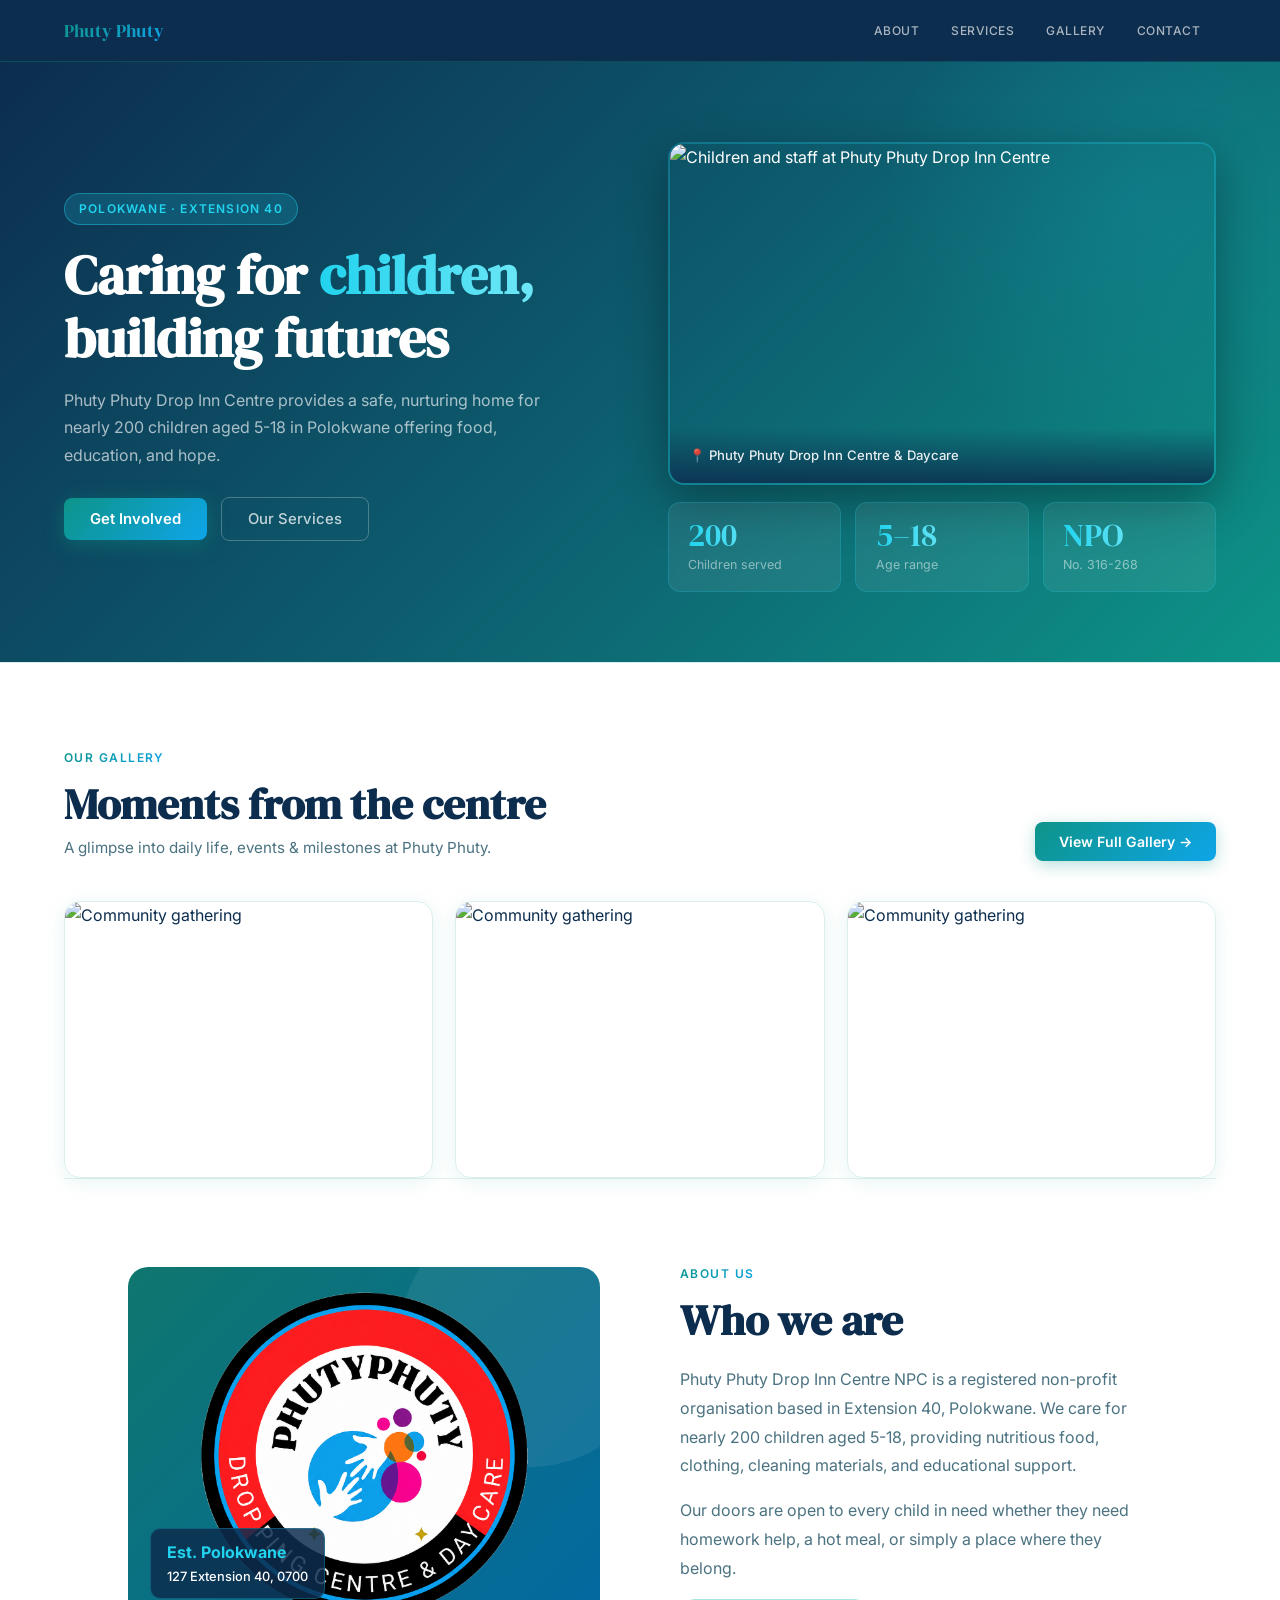
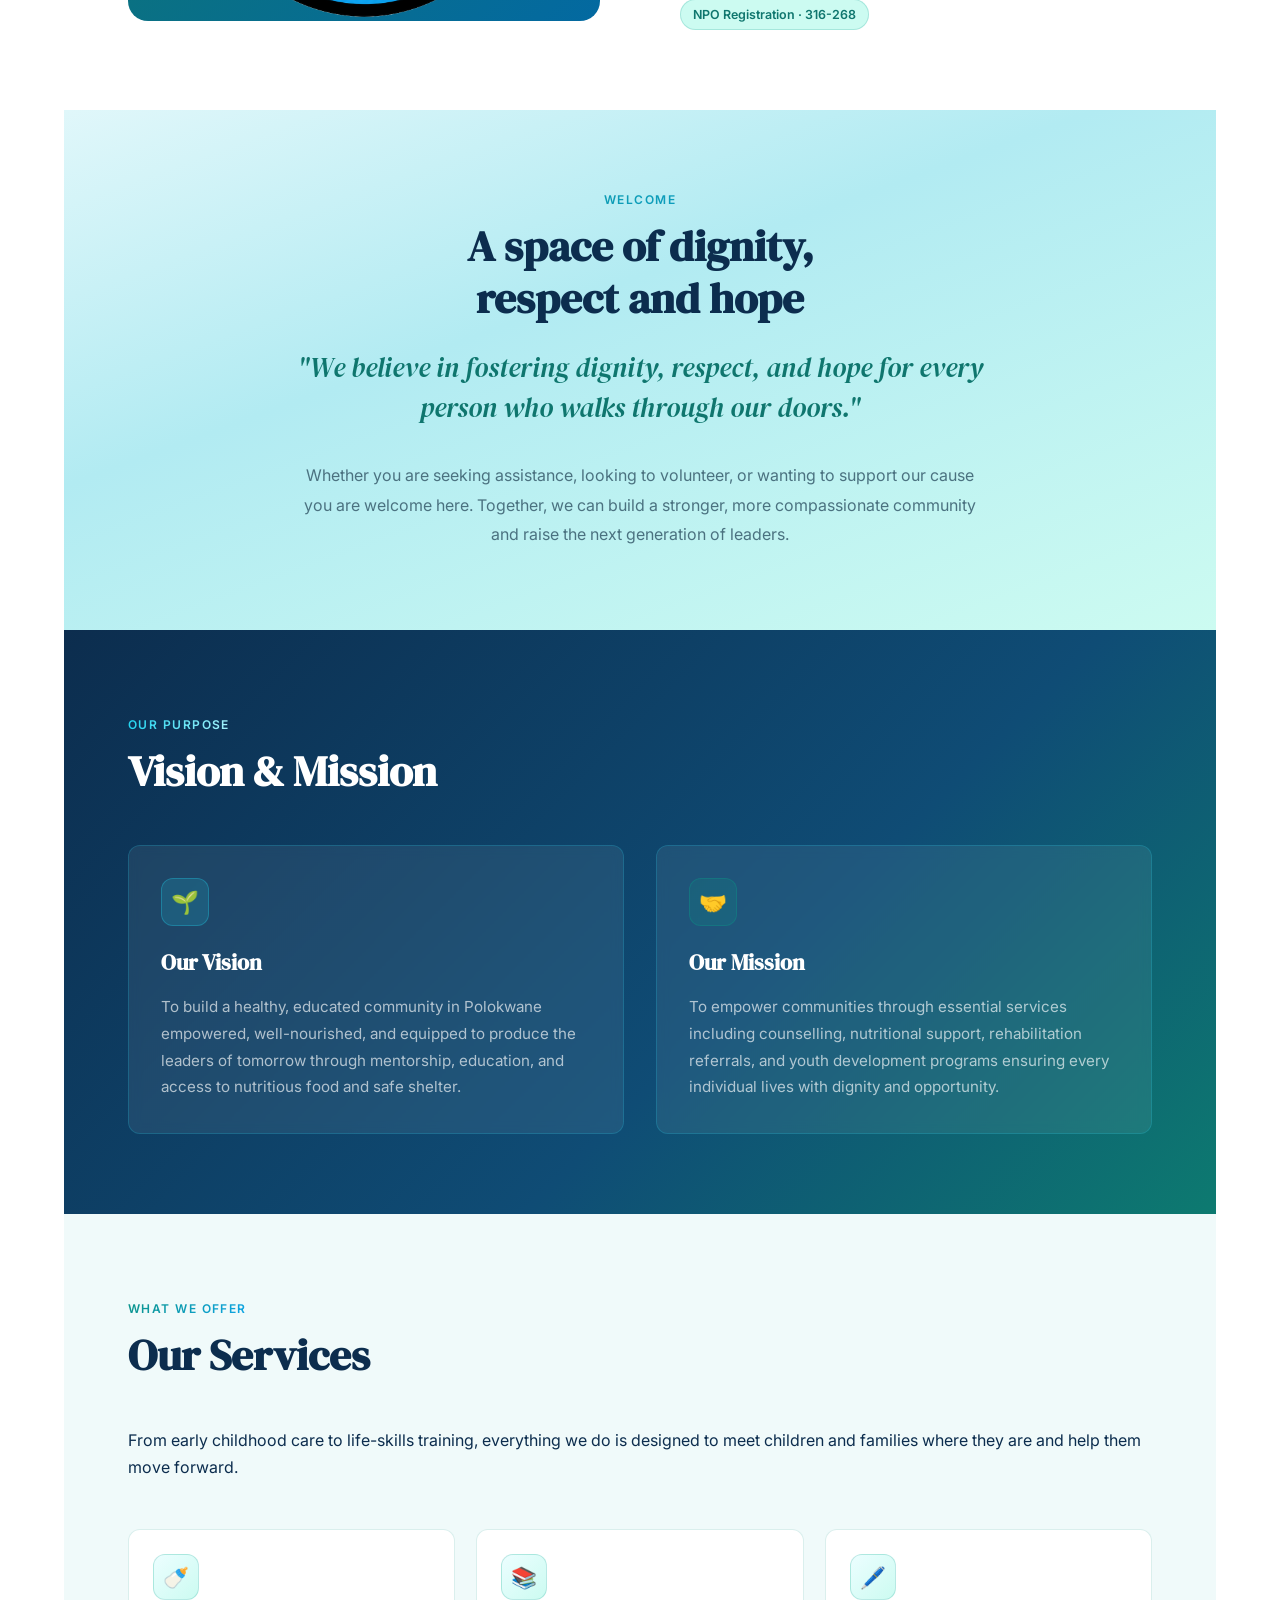
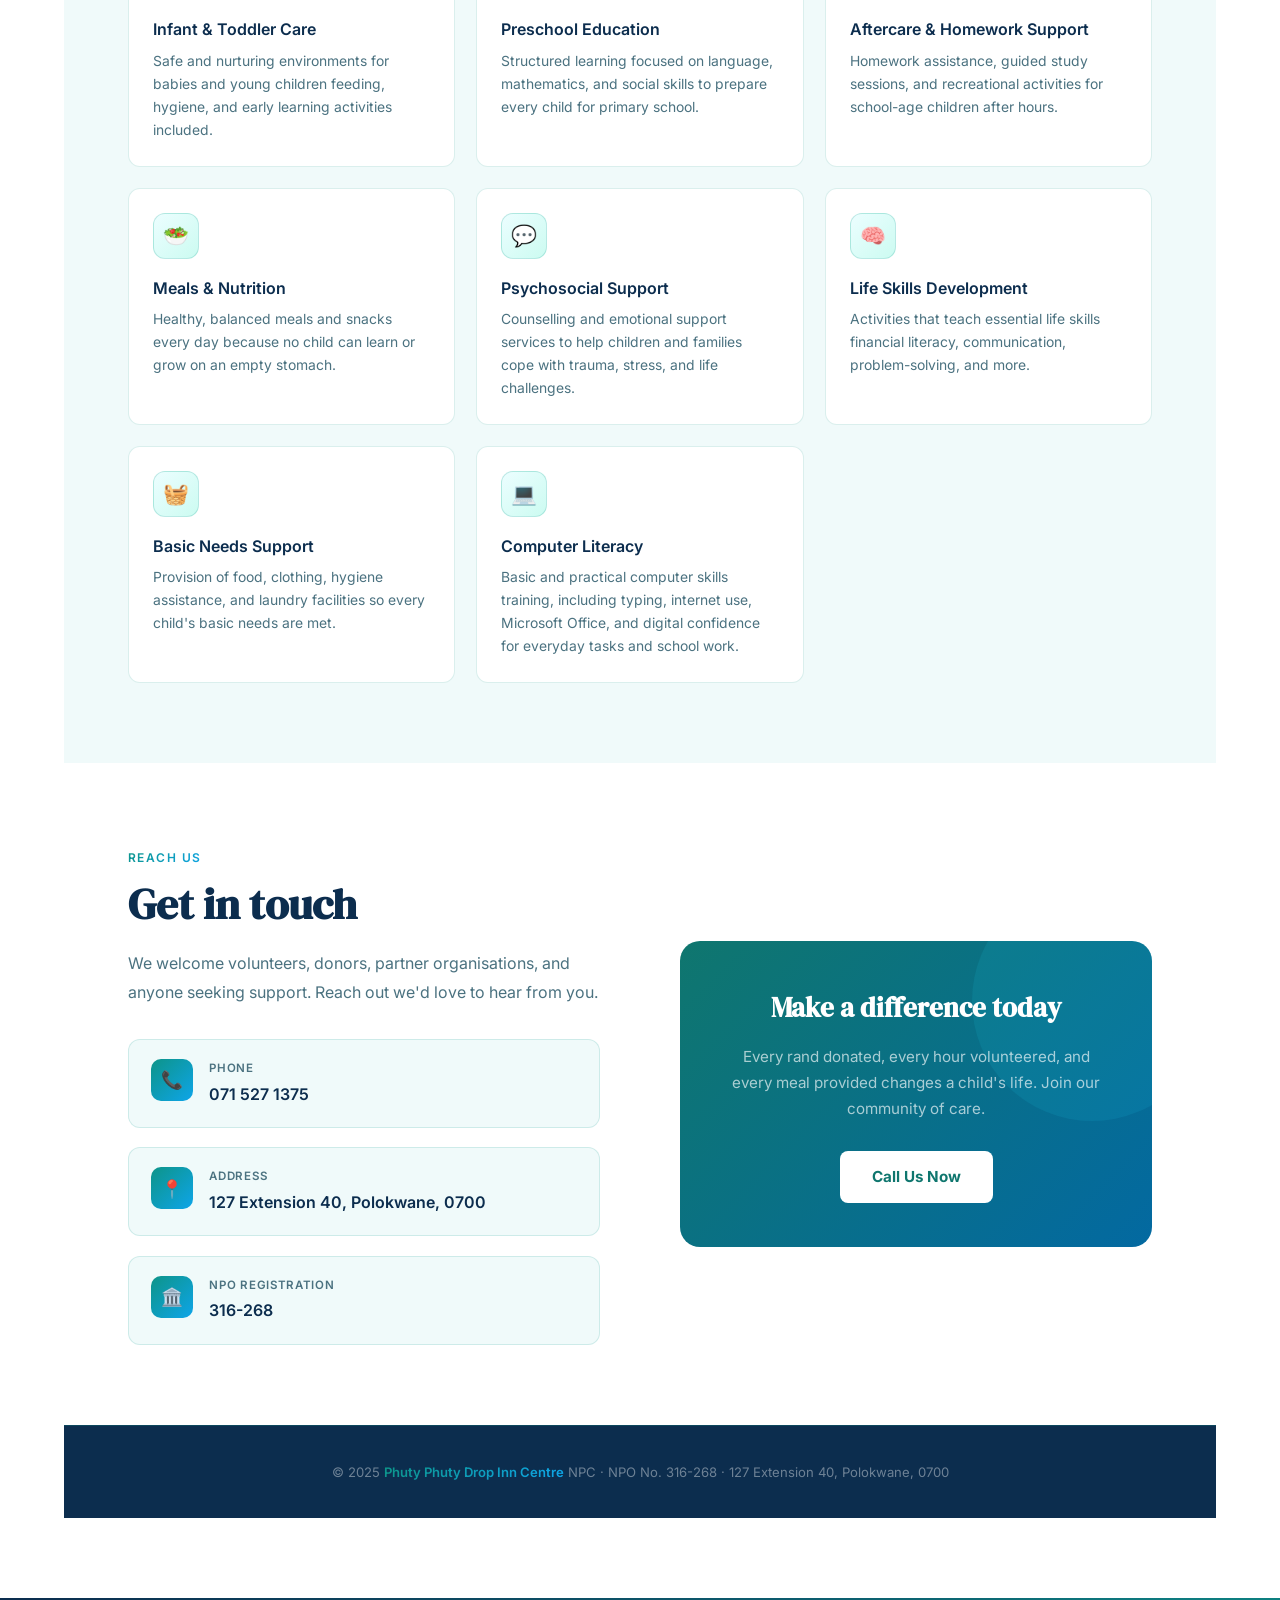
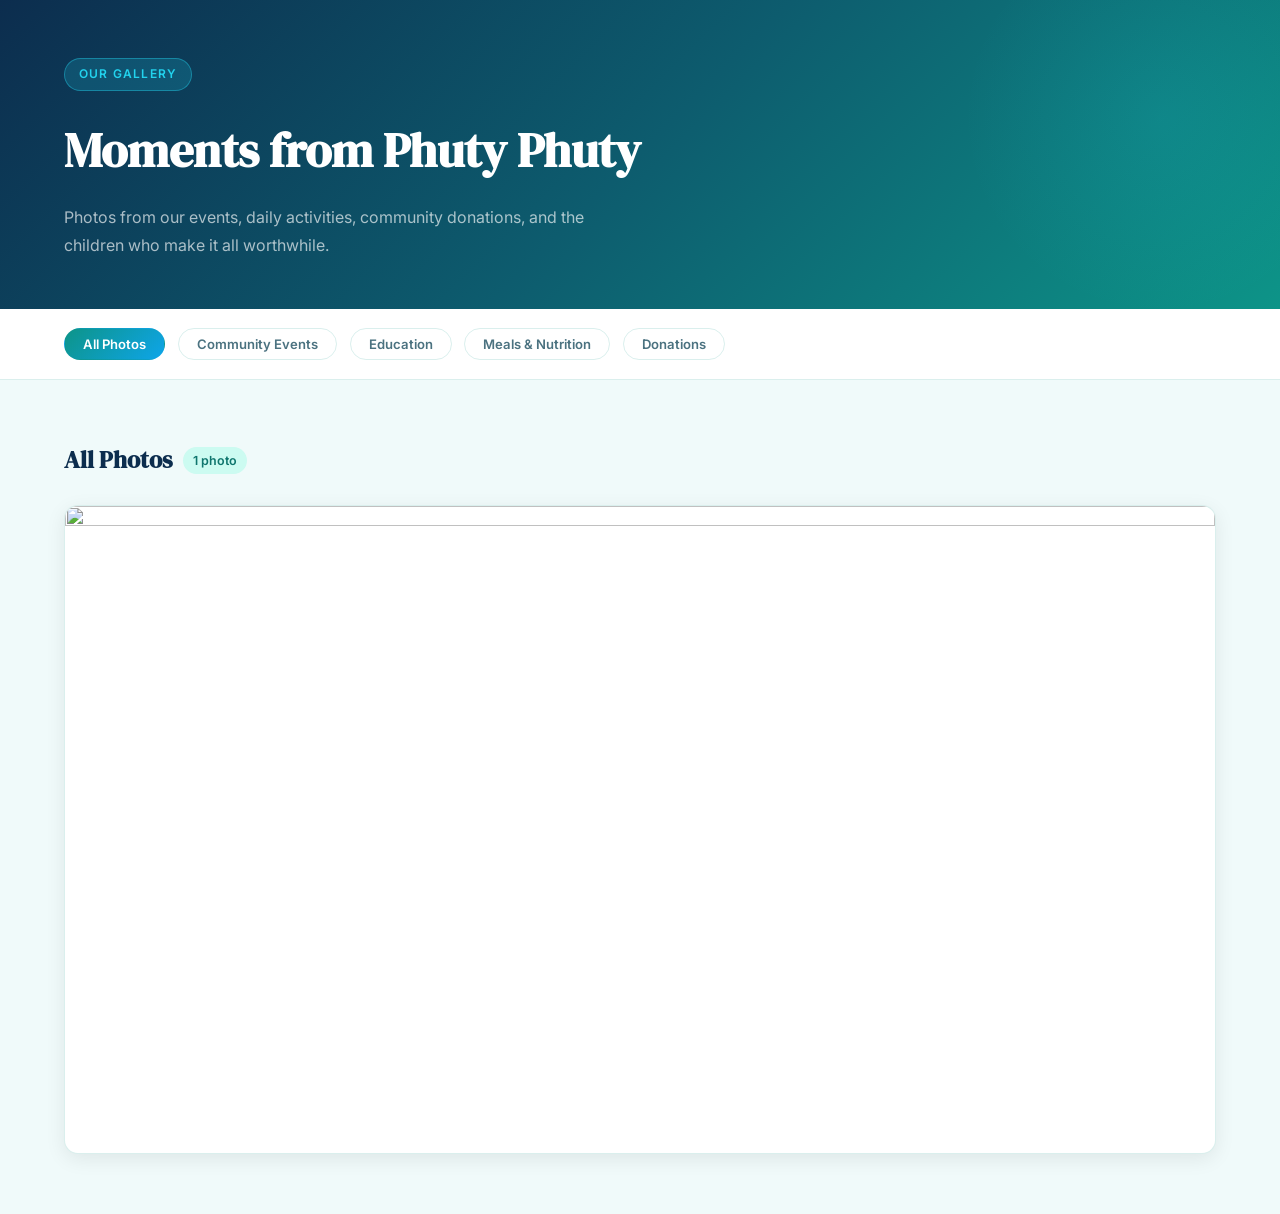
==== commit 344eb575: "added the gallery page" ====
--- a/index.html
+++ b/index.html
@@ -12,11 +12,11 @@
 
 <!-- NAV -->
 <nav>
-  <a href="#" class="nav-logo" onclick="showPage('home');return false;">Phuty Phuty</a>
+  <a href="index.html" class="nav-logo" onclick="showPage('home');return false;">Phuty Phuty</a>
   <ul class="nav-links">
     <li><a href="#about" onclick="showPage('home');setTimeout(()=>document.getElementById('about').scrollIntoView({behavior:'smooth'}),50);return false;">About</a></li>
     <li><a href="#services" onclick="showPage('home');setTimeout(()=>document.getElementById('services').scrollIntoView({behavior:'smooth'}),50);return false;">Services</a></li>
-    <li><button class="" id="nav-gallery-btn" onclick="showPage('gallery')">Gallery</button></li>
+    <li><a href="gallery.html" id="nav-gallery-btn" onclick="showPage(')">Gallery</a></li>
     <li><a href="#contact" onclick="showPage('home');setTimeout(()=>document.getElementById('contact').scrollIntoView({behavior:'smooth'}),50);return false;">Contact</a></li>
   </ul>
 </nav>
@@ -58,7 +58,7 @@
         <h2 class="section-title" style="margin-bottom:0.3rem;">Moments from the centre</h2>
         <p style="color:var(--muted);font-size:0.95rem;">A glimpse into daily life, events &amp; milestones at Phuty Phuty.</p>
       </div>
-      <button class="btn-teal" onclick="showPage('gallery')">View Full Gallery →</button>
+      <button class="btn-teal" onclick="window.location.href='gallery.html'">View Full Gallery →</button>
     </div>
     <div class="gallery-cards">
       <!-- Card 1: real photo -->
--- a/styles.css
+++ b/styles.css
@@ -400,6 +400,40 @@
   footer span { background:var(--g-teal); -webkit-background-clip:text; -webkit-text-fill-color:transparent; background-clip:text; font-weight:600; }
   .divider { border:none; border-top:1px solid rgba(13,148,136,0.12); margin:0; }
 
+
+
+/* GALLERY PAGE */
+
+
+#gallery-page { 
+  display:block; 
+}
+
+
+.gallery-item video{
+    width:100%;
+    height:100%;
+    display:block;
+    object-fit:cover;
+    border-radius:14px;
+}
+
+.gallery-main-grid{
+    display:grid;
+    grid-template-columns:repeat(auto-fit,minmax(300px,1fr));
+    gap:1.5rem;
+}
+
+.gallery-item{
+    background:#fff;
+    overflow:hidden;
+    border-radius:14px;
+    box-shadow:0 5px 20px rgba(0,0,0,.08);
+}
+
+
+
+
   /* RESPONSIVE */
   @media (max-width:768px) {
     #hero, #about, .vm-grid, .services-intro, #contact { grid-template-columns:1fr; gap:2.5rem; }
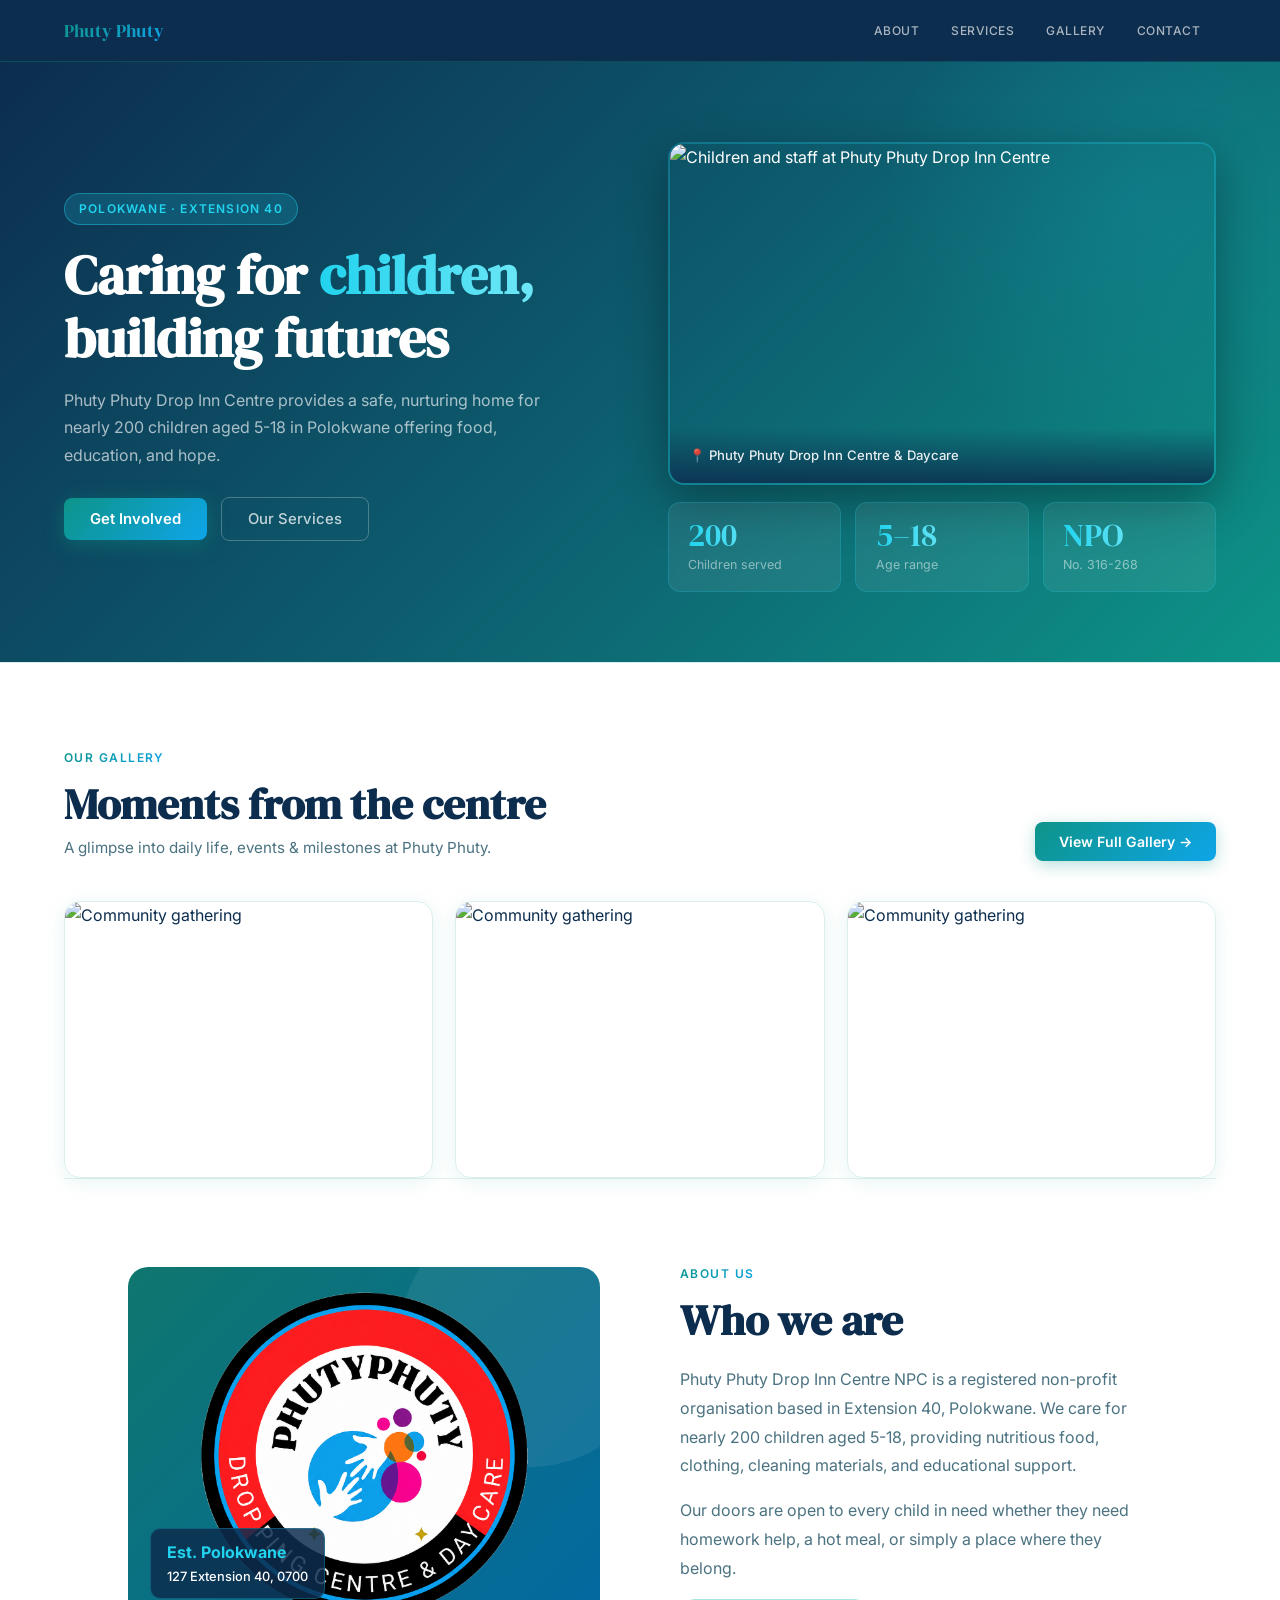
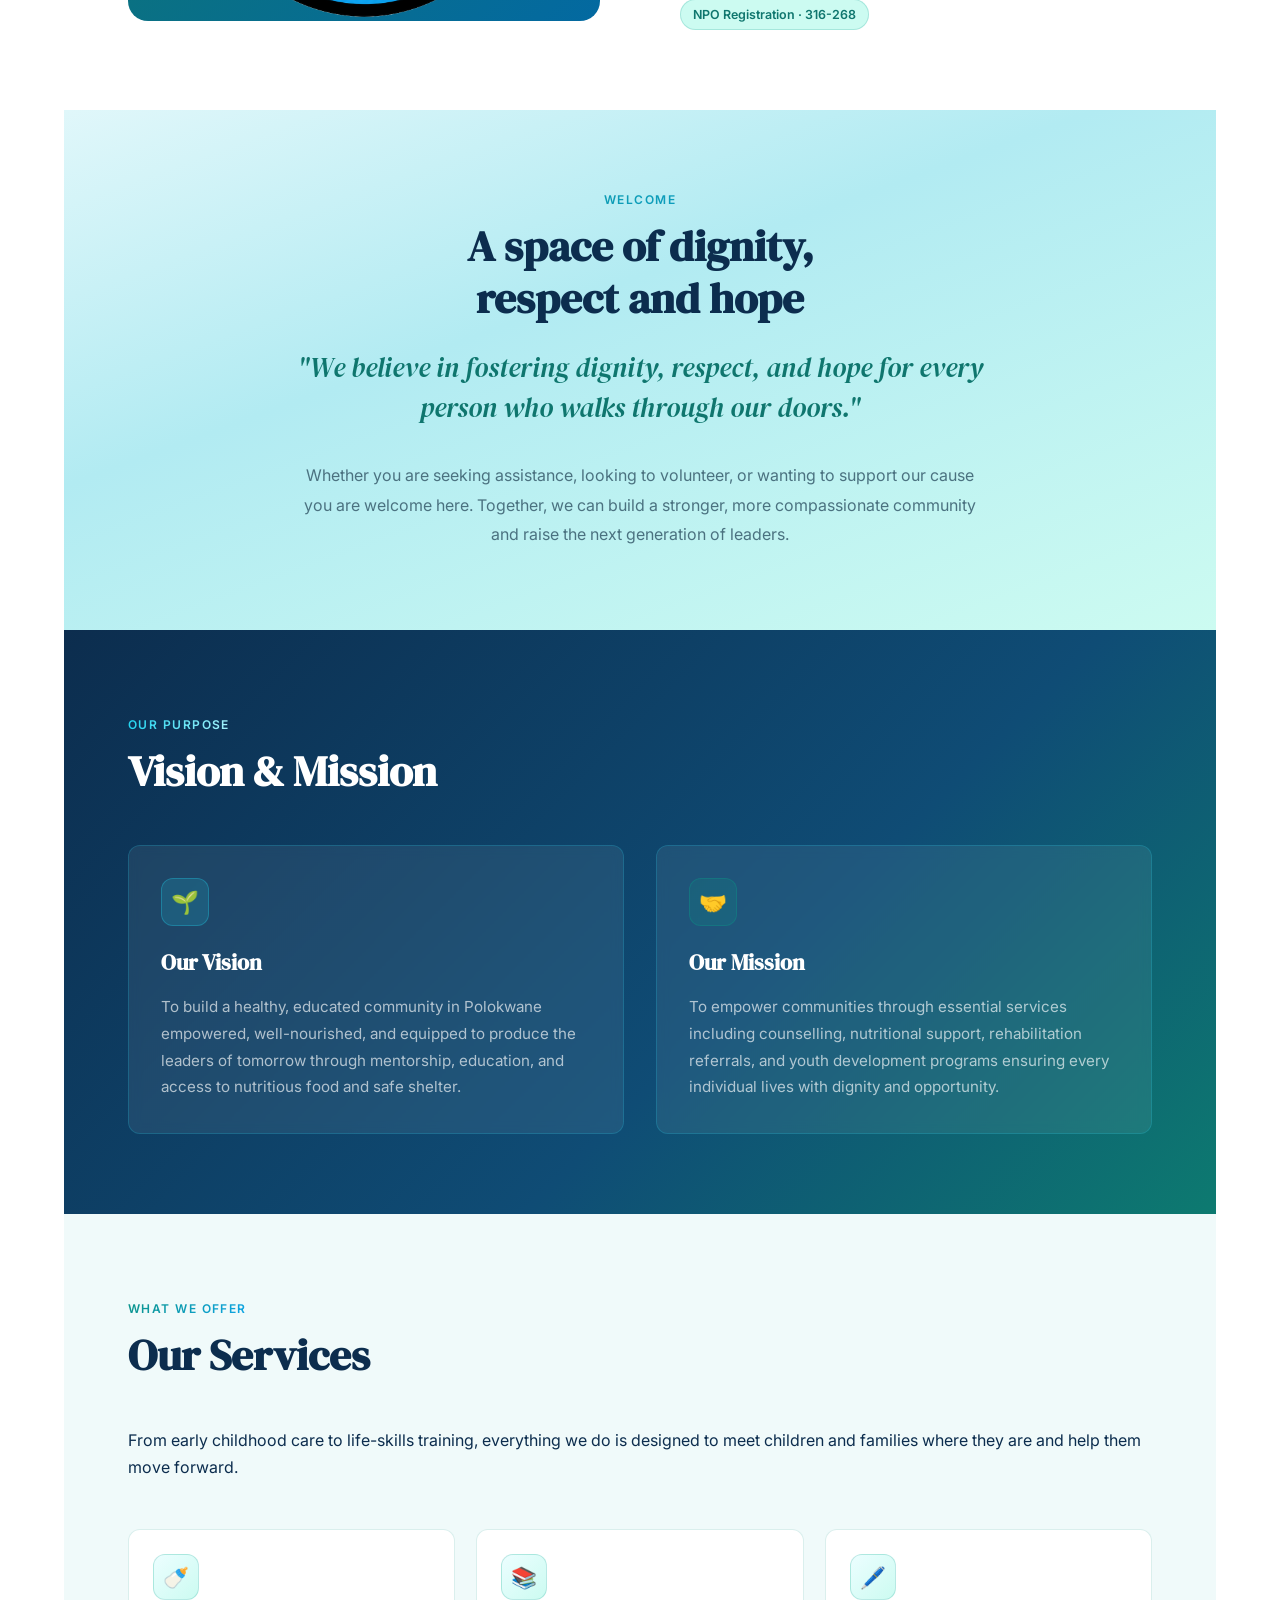
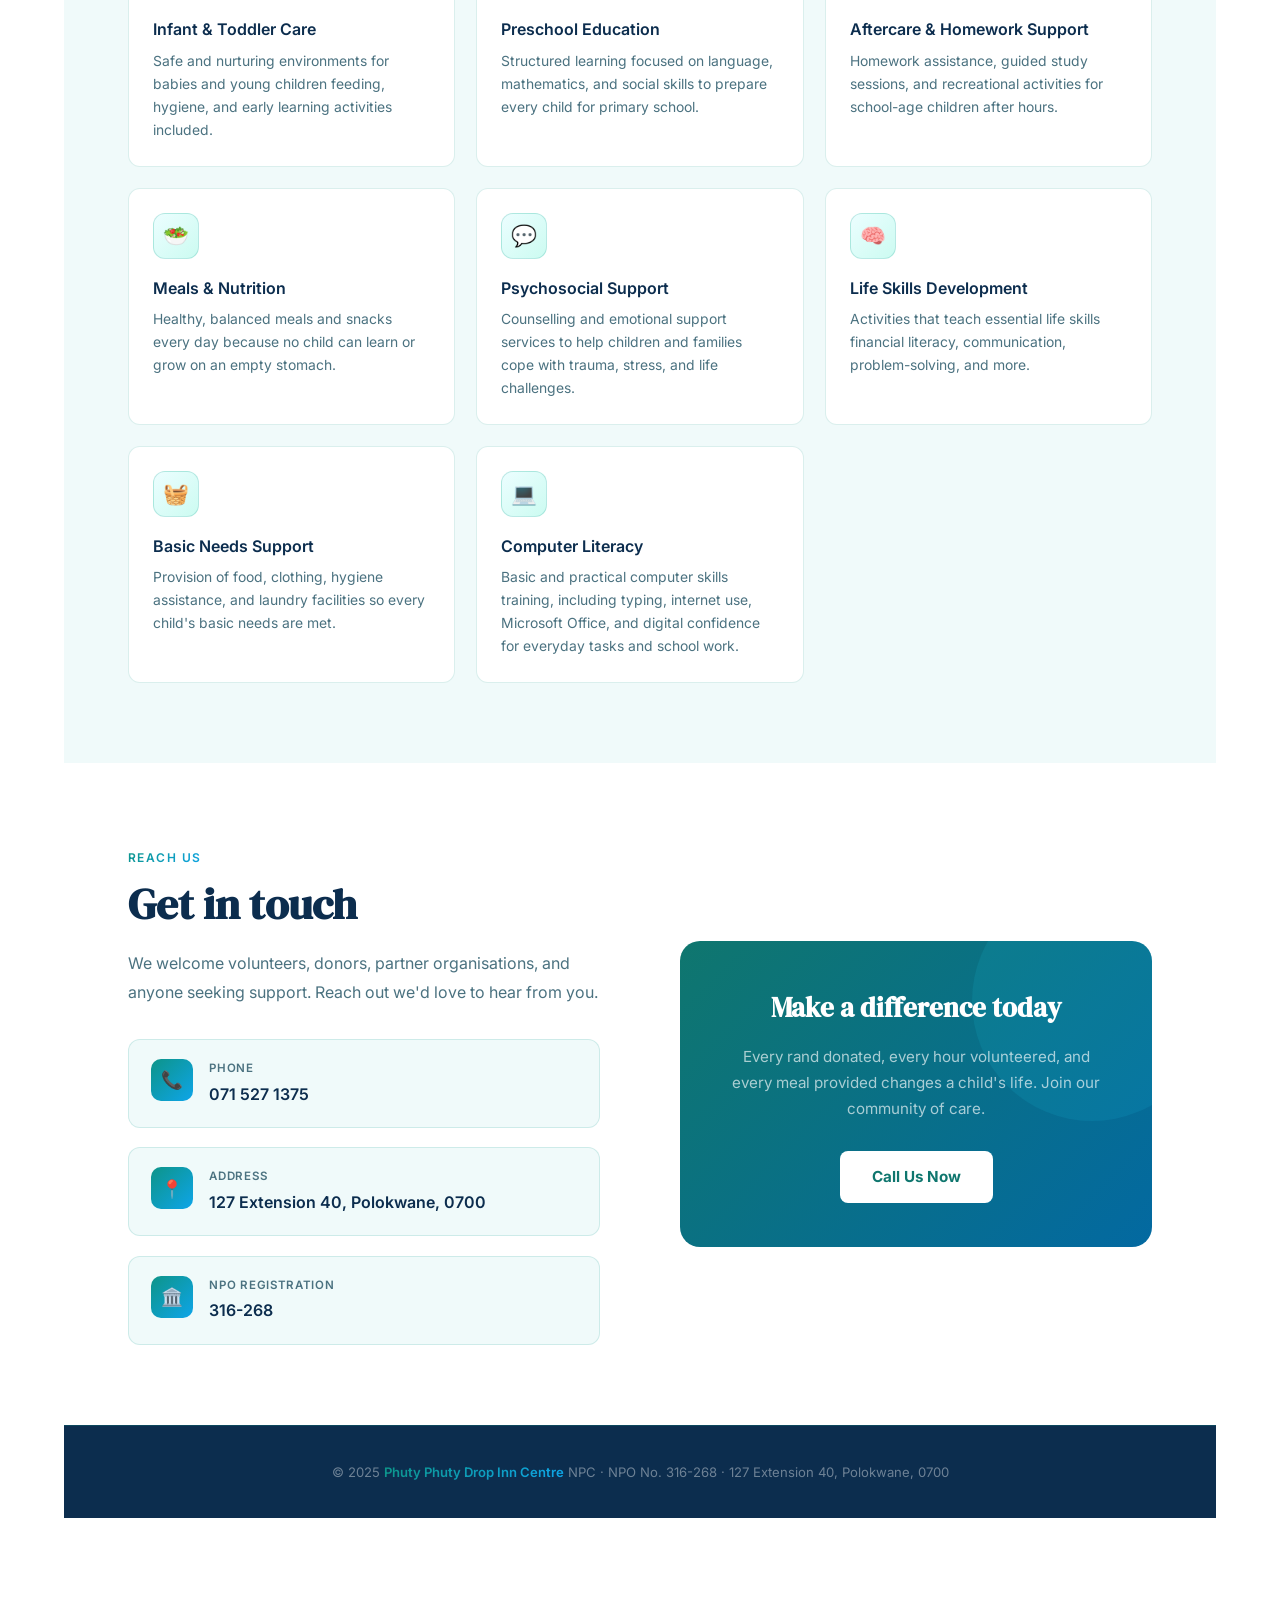
==== commit 65c9c73c: "fixed index page error" ====
--- a/index.html
+++ b/index.html
@@ -185,34 +185,5 @@
     <p>&copy; 2025 <span>Phuty Phuty Drop Inn Centre</span> NPC · NPO No. 316-268 · 127 Extension 40, Polokwane, 0700</p>
   </footer>
 
-</div>
-
-<!-- end home-page -->
 
 
-<!-- ══════════════ GALLERY PAGE ══════════════ -->
-<div id="gallery-page" class="page">
-
-  <div class="gallery-hero">
-    <div class="gallery-hero-inner">
-      <span class="hero-eyebrow">Our Gallery</span>
-      <h1>Moments from Phuty Phuty</h1>
-      <p>Photos from our events, daily activities, community donations, and the children who make it all worthwhile.</p>
-    </div>
-  </div>
-
-  <div class="gallery-filter">
-    <button class="filter-btn active" onclick="filterGallery('all',this)">All Photos</button>
-    <button class="filter-btn" onclick="filterGallery('community',this)">Community Events</button>
-    <button class="filter-btn" onclick="filterGallery('education',this)">Education</button>
-    <button class="filter-btn" onclick="filterGallery('meals',this)">Meals &amp; Nutrition</button>
-    <button class="filter-btn" onclick="filterGallery('donations',this)">Donations</button>
-  </div>
-
-  <div class="gallery-grid-section">
-    <h2>All Photos <span id="photo-count">1 photo</span></h2>
-    <div class="gallery-main-grid" id="gallery-grid">
-
-      <!-- Featured real photo -->
-      <div class="gallery-item featured" data-cat="community donations" onclick="openLightbox(this)">
-        <img src="">
